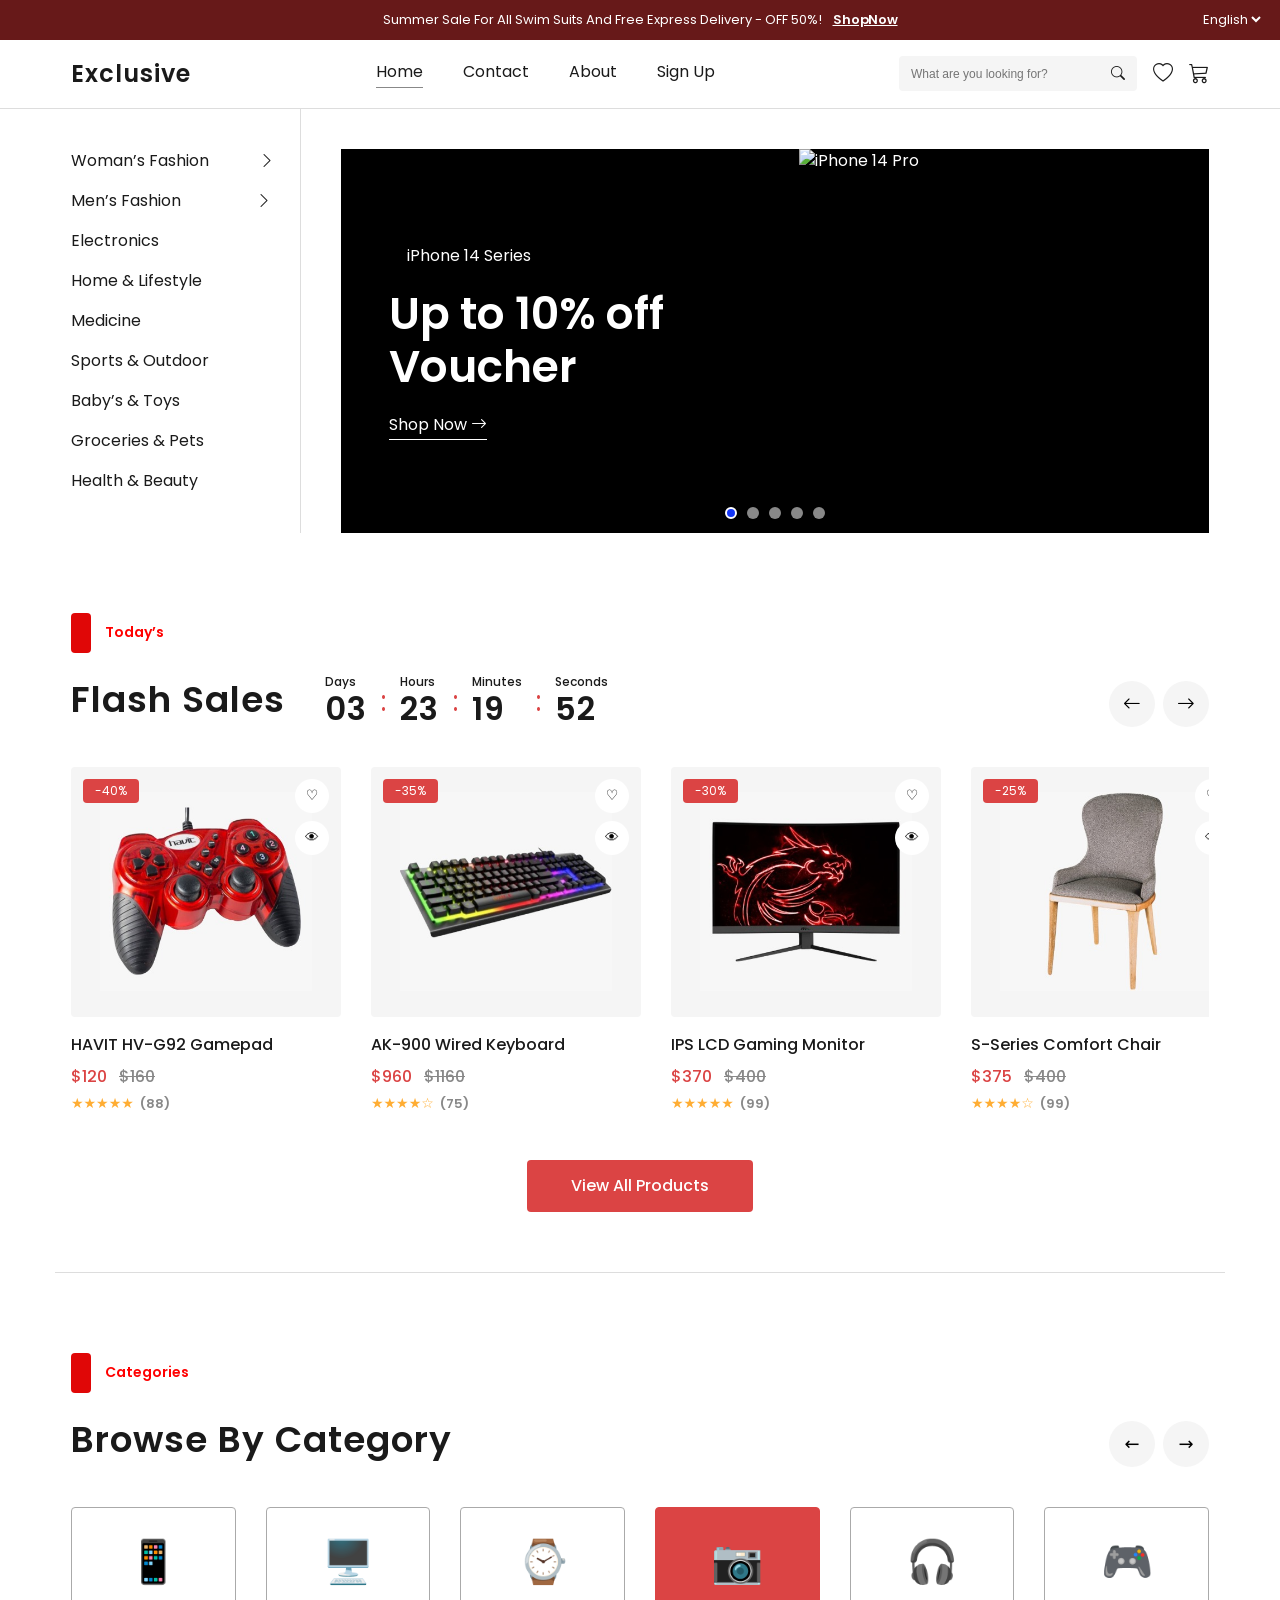
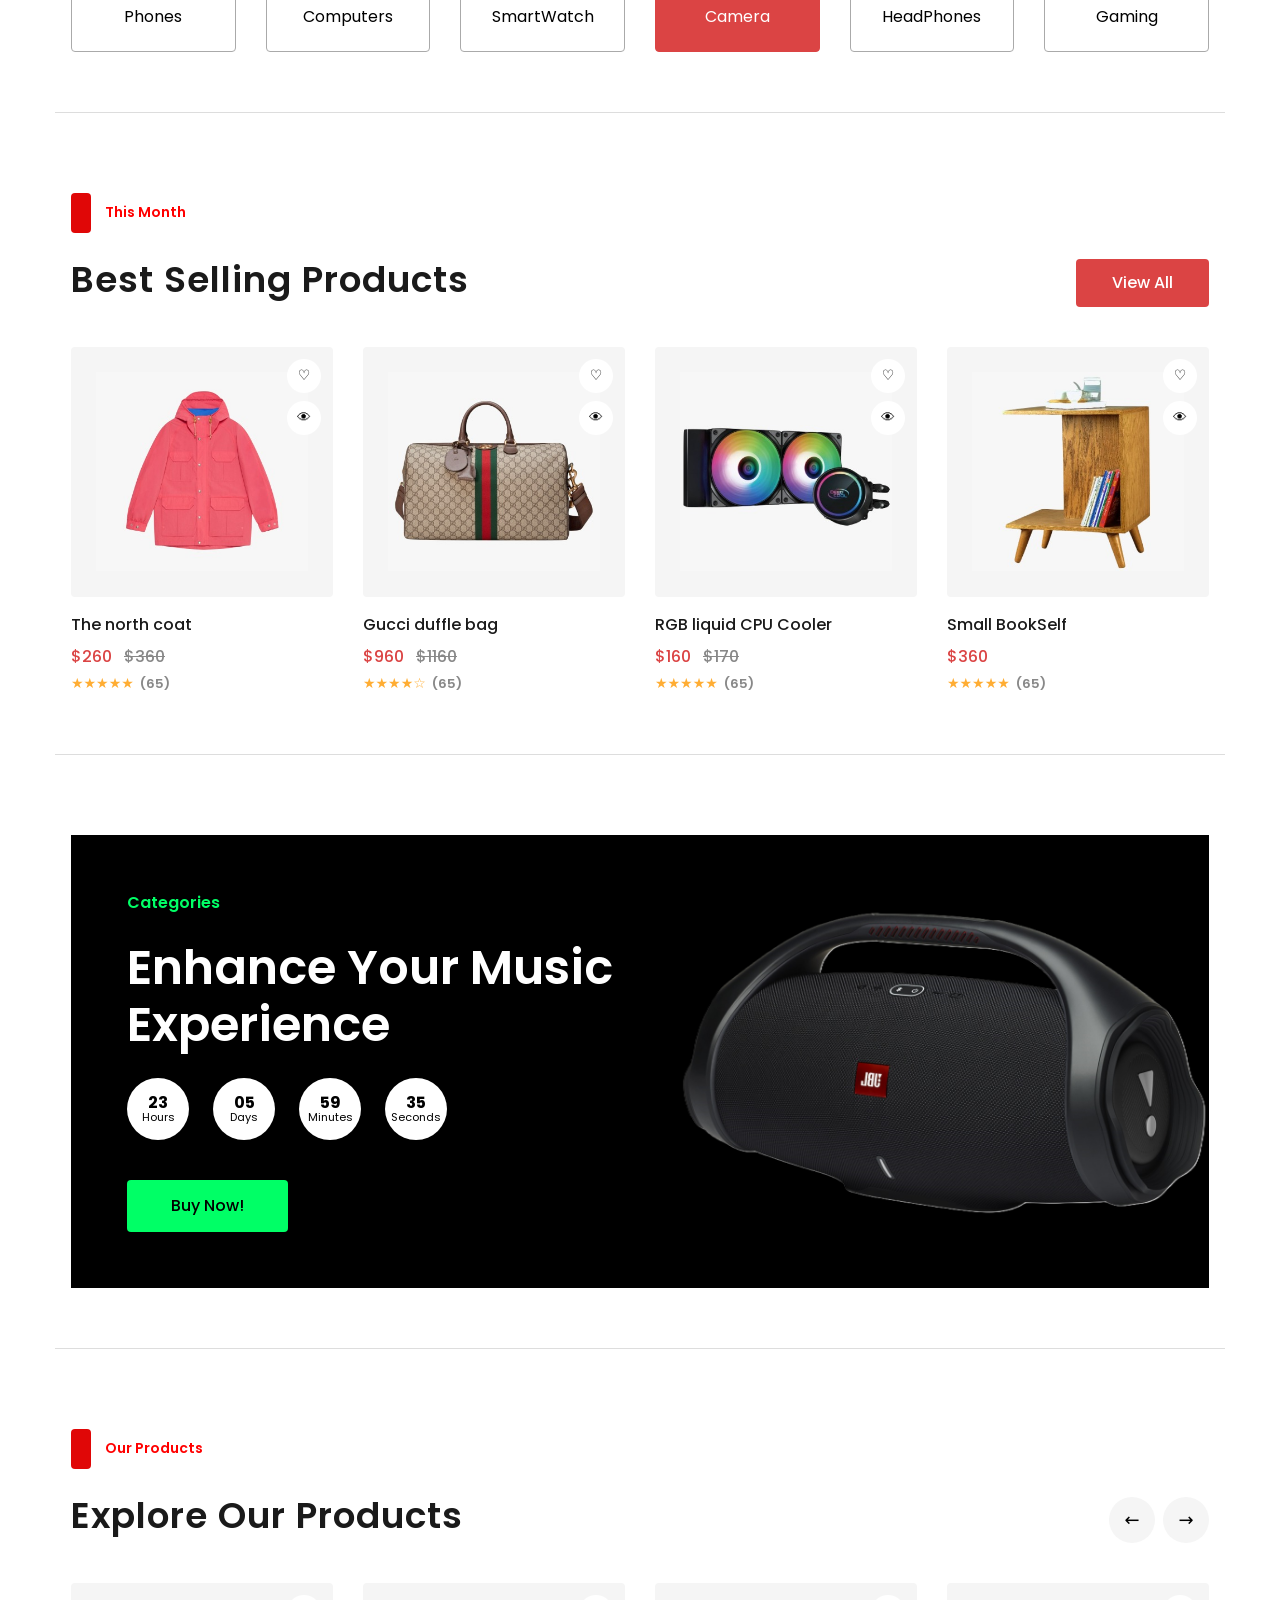
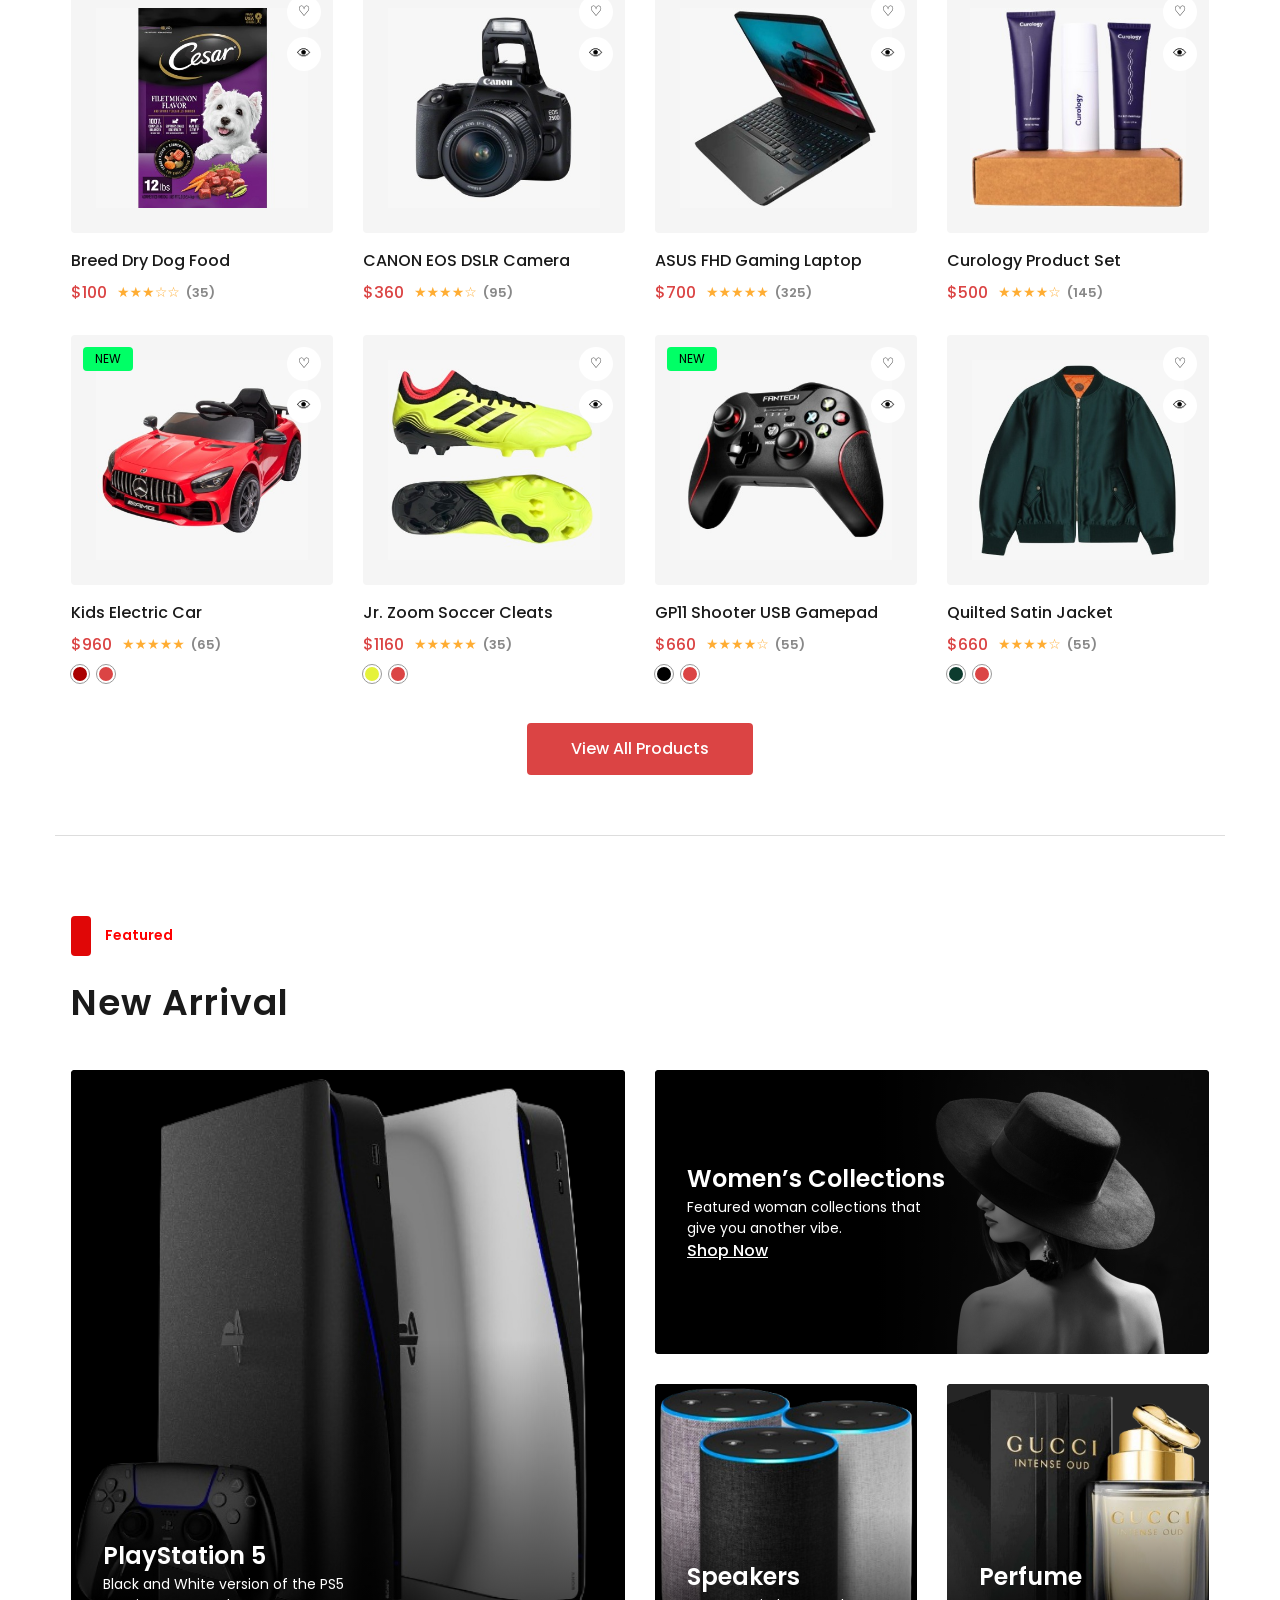
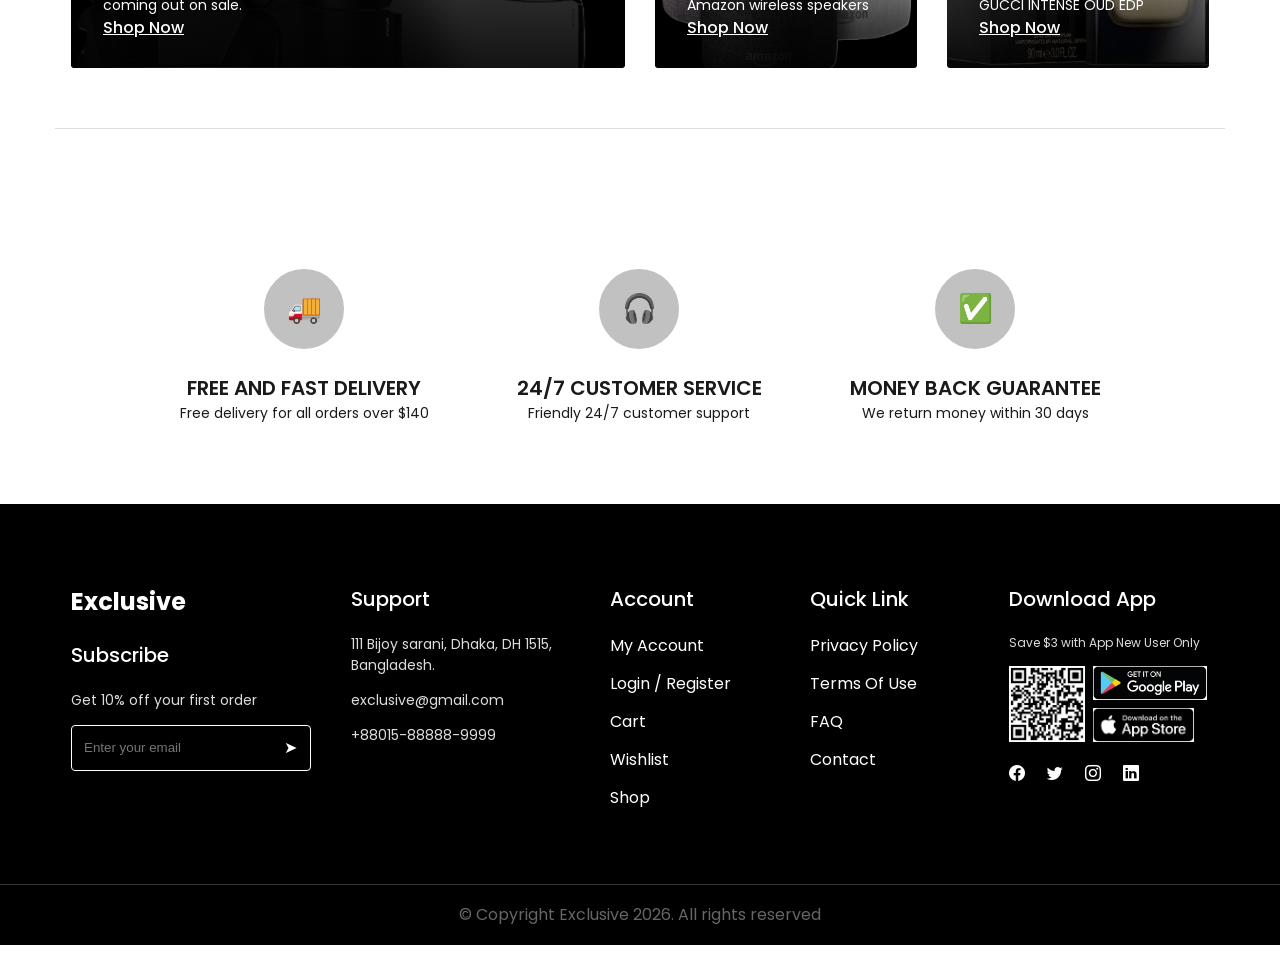
==== index.html @ 84c93892 "Add Figma website" ====
<!DOCTYPE html>
<html lang="en">
<head>
  <meta charset="UTF-8">
  <meta name="viewport" content="width=device-width, initial-scale=1">
  <title>Exclusive | Home</title>
  <link rel="preconnect" href="https://fonts.googleapis.com">
  <link href="https://fonts.googleapis.com/css2?family=Poppins:wght@400;500;600&display=swap" rel="stylesheet">
  <link rel="stylesheet" href="figma.css">
  
</head>
<body>

  <!-- Top bar -->
  <div class="topbar">
    <p>Summer Sale For All Swim Suits And Free Express Delivery - OFF 50%! <a href="#">Shop Now</a></p>
    <select aria-label="Language"><option>English</option><option>French</option></select>
  </div>

  <!-- Header -->
  <header class="header">
    <div class="container header_inner">
      <a href="#" class="logo">Exclusive</a>
      <button class="menu-btn" id="menuBtn" aria-label="Toggle menu" aria-expanded="false">☰</button>
      <nav class="nav" id="nav">
        <a href="#" class="active">Home</a>
        <a href="#">Contact</a>
        <a href="#">About</a>
        <a href="figmasign.html">Sign Up</a>
      </nav>
      <div class="header-tools">
        <form class="search" onsubmit="return false">
          <input type="text" placeholder="What are you looking for?" aria-label="Search">
          <i class="bi bi-search search_button"></i>
        </form>
        <a href="#" aria-label="Wishlist"><i class="bi bi-heart bit"></i></a>
        <a href="#" aria-label="Cart"><i class="bi bi-cart3"></i></a>
      </div>
    </div>
  </header>

  <main>
    <!-- Hero -->
    <section class="container hero">
      <ul class="side-cats">
        <li><a href="#" class="woman"> 
            <div class="woman_t">Woman’s Fashion</div>
            <i class="bi bi-chevron-right woman_icon"></i>
        </a></li>
        <li><a href="#" class="man"> 
            <div class="man_t">Men’s Fashion</div>
            <i class="bi bi-chevron-right man_icon"></i>
        </a></li>
        <li><a href="#">Electronics</a></li>
        <li><a href="#">Home &amp; Lifestyle</a></li>
        <li><a href="#">Medicine</a></li>
        <li><a href="#">Sports &amp; Outdoor</a></li>
        <li><a href="#">Baby’s &amp; Toys</a></li>
        <li><a href="#">Groceries &amp; Pets</a></li>
        <li><a href="#">Health &amp; Beauty</a></li>
      </ul>
      <div class="banner">
        <div class="banner-text">
          <p class="banner-brand">
            <img class="apple" src="uberapples.jpg" alt=""> iPhone 14 Series
        </p>
          <h1>Up to 10% off Voucher</h1>
          <a href="#" class="link-arrow">Shop Now 
            <i class="bi bi-arrow-right"></i>
          </a>
        </div>
        <img class="banner-img" src="14pro.png" alt="iPhone 14 Pro">
        <div class="dots" id="dots"><span class="on"></span><span></span><span></span><span></span><span></span></div>
      </div>
    </section>

    <!-- Flash sales -->
    <section class="container section">
      <div class="label"><i></i>Today’s</div>
      <div class="section-head">
        <h2>Flash Sales</h2>
        <div class="timer" id="timer">
          <div><small>Days</small><b id="d">03</b></div><span>:</span>
          <div><small>Hours</small><b id="h">23</b></div><span>:</span>
          <div><small>Minutes</small><b id="m">19</b></div><span>:</span>
          <div><small>Seconds</small><b id="s">56</b></div>
        </div>
        <div class="arrows">
            <button class="arrow" data-scroll="flash" data-dir="-1" aria-label="Previous"><i class="bi bi-arrow-left"></i></button>
            <button class="arrow" data-scroll="flash" data-dir="1" aria-label="Next"><i class="bi bi-arrow-right"></i></button>
        </div>
      </div>
      <div class="row-scroll" id="flash"></div>
      <div class="center"><a href="#" class="btn">View All Products</a></div>
    </section>

    <!-- Categories -->
    <section class="container section">
      <div class="label"><i></i>Categories</div>
      <div class="section-head">
        <h2>Browse By Category</h2>
        <div class="arrows"><button class="arrow" aria-label="Previous">←</button><button class="arrow" aria-label="Next">→</button></div>
      </div>
      <div class="cats" id="cats"></div>
    </section>

    <!-- Best selling -->
    <section class="container section">
      <div class="label"><i></i>This Month</div>
      <div class="section-head">
        <h2>Best Selling Products</h2>
        <a href="#" class="btn small">View All</a>
      </div>
      <div class="grid4" id="best"></div>
    </section>

    <!-- Music banner -->
    <section class="container section">
      <div class="music">
        <div>
          <p class="green">Categories</p>
          <h2>Enhance Your Music Experience</h2>
          <div class="count" id="mcount">
            <div><b>23</b><small>Hours</small></div>
            <div><b>05</b><small>Days</small></div>
            <div><b>59</b><small>Minutes</small></div>
            <div><b>35</b><small>Seconds</small></div>
          </div>
          <a href="#" class="btn green-btn">Buy Now!</a>
        </div>
        <img class="music-img" src="assets/jbl.png" alt="JBL speaker">
      </div>
    </section>

    <!-- Explore -->
    <section class="container section">
      <div class="label"><i></i>Our Products</div>
      <div class="section-head">
        <h2>Explore Our Products</h2>
        <div class="arrows"><button class="arrow" aria-label="Previous">←</button><button class="arrow" aria-label="Next">→</button></div>
      </div>
      <div class="grid4" id="explore"></div>
      <div class="center"><a href="#" class="btn">View All Products</a></div>
    </section>

    <!-- New arrival -->
    <section class="container section">
      <div class="label"><i></i>Featured</div>
      <div class="section-head"><h2>New Arrival</h2></div>
      <div class="arrival">
        <article class="tile big"><img src="assets/ps4.png" alt=""><div><h3>PlayStation 5</h3><p>Black and White version of the PS5 coming out on sale.</p><a href="#">Shop Now</a></div></article>
        <article class="tile wide"><img src="assets/woman.png" alt=""><div><h3>Women’s Collections</h3><p>Featured woman collections that give you another vibe.</p><a href="#">Shop Now</a></div></article>
        <article class="tile"><img src="assets/speakers.png" alt=""><div><h3>Speakers</h3><p>Amazon wireless speakers</p><a href="#">Shop Now</a></div></article>
        <article class="tile"><img src="assets/perf.png" alt=""><div><h3>Perfume</h3><p>GUCCI INTENSE OUD EDP</p><a href="#">Shop Now</a></div></article>
      </div>
    </section>

    <!-- Services -->
    <section class="container services">
      <div><span>🚚</span><h4>FREE AND FAST DELIVERY</h4><p>Free delivery for all orders over $140</p></div>
      <div><span>🎧</span><h4>24/7 CUSTOMER SERVICE</h4><p>Friendly 24/7 customer support</p></div>
      <div><span>✅</span><h4>MONEY BACK GUARANTEE</h4><p>We return money within 30 days</p></div>
    </section>
  </main>

  <!-- Footer -->
  <footer class="footer">
    <div class="container foot-grid">
      <div>
        <h3>Exclusive</h3>
        <h4>Subscribe</h4><p class="muted">Get 10% off your first order</p>
        <form onsubmit="return false" class="sub"><input type="email" placeholder="Enter your email" aria-label="Email"><button aria-label="Subscribe">➤</button></form></div>
      <div><h4>Support</h4><p class="muted">111 Bijoy sarani, Dhaka, DH 1515, Bangladesh.</p><p class="muted">exclusive@gmail.com</p><p class="muted">+88015-88888-9999</p></div>
      <div><h4>Account</h4><a href="#">My Account</a><a href="#">Login / Register</a><a href="#">Cart</a><a href="#">Wishlist</a><a href="#">Shop</a></div>
      <div><h4>Quick Link</h4><a href="#">Privacy Policy</a><a href="#">Terms Of Use</a><a href="#">FAQ</a><a href="#">Contact</a></div>
      <div>
        <h4>Download App</h4><p class="muted tiny">Save $3 with App New User Only</p>
        <div class="apps">
          <img src="assets/qrcode.png" alt="QR code">
        <div>
          <img src="assets/google.png" alt="Get it on Google Play">
          <img src="assets/apple.png" alt="Download on the App Store">
        </div>
      </div> 
      <div class="social"><a href="#" aria-label="Facebook"><i class="bi bi-facebook"></i></a>
        <a href="#" aria-label="Twitter"><i class="bi bi-twitter"></i></a>
        <a href="#" aria-label="Instagram"><i class="bi bi-instagram"></i></a>
        <a href="#" aria-label="LinkedIn"><i class="bi bi-linkedin"></i></a></div></div>
    </div>
    <p class="copy">© Copyright Exclusive 2026. All rights reserved</p>
  </footer>

  <script src="figma.js"></script>
</body>
</html>
---- figma.css ----
@import url("https://cdn.jsdelivr.net/npm/bootstrap-icons@1.13.1/font/bootstrap-icons.min.css");

:root {
  --red: #db4444;
  --black: #000;
  --text: #1a1a1a;
  --grey: #f5f5f5;
  --green: #00ff66;
  --max: 1170px;
}
* { box-sizing: border-box; margin: 0; padding: 0; }
body { font-family: "Poppins", system-ui, sans-serif; 
    color: var(--text); 
    line-height: 1.5; }
a { color: inherit;
     text-decoration: none; }
ul { list-style: none; }
button { font: inherit; cursor: pointer; }
.container { width: 100%; 
    max-width: var(--max);
     margin: 0 auto; 
     padding: 0 16px; }
.center { text-align: center;
     margin-top: 40px; }
:focus-visible { outline: 2px solid var(--red); outline-offset: 2px; }

/* Top bar */
.topbar { background-color: rgb(103, 25, 25);
     color: #fff; 
     font-size: 13px;
      display: flex; 
      justify-content: center; 
      align-items: center; 
      gap: 24px; 
      padding: 10px 16px;
       position: relative; 
    }
.topbar a { font-weight: 550;
     text-decoration: underline;
      margin-left: 8px; 
      word-spacing: -4px;
    }
.topbar select { background: transparent; 
    color: #fff; border: 0;
     font: inherit; 
     position: absolute; 
     right: 16px; 
    }
.topbar select option {
     color: #000;
     }

/* Header */
.header { border-bottom: 1px solid #ddd; 
    position: sticky;
     top: 0; 
     background: #fff; 
     z-index: 20; 
    }

.header_inner { display: flex; 
    align-items: center; 
    gap: 24px;
     padding-top: 16px;
      padding-bottom: 16px; 
    }
.logo { font-size: 24px; 
    font-weight: 600;
     letter-spacing: 1px; 
    }

.nav { display: flex;
     gap: 40px; 
     margin: 0 auto; 
    }
.nav a { padding-bottom: 3px;
     border-bottom: 1px solid transparent; 
    }
.nav a.active, .nav a:hover { border-color: #888; }

.header-tools { 
    display: flex;
     align-items: center; 
     gap: 16px;
      font-size: 20px; 
    }
.search { 
    display: flex; 
    background: var(--grey);
     border-radius: 4px;
      padding: 7px 12px; 
    }
.search input { 
    background: transparent;
     border: 0; 
     outline: 0; 
     font-size: 12px; 
     width: 200px;
     }
.search_button { 
    background: none; 
    border: 0; 
    font-size: 14px;
 }
 .bit:hover{
 color:#c33
 }
.menu-btn { 
    display: none;
     background: none;
      border: 0; 
      font-size: 26px; 
      margin-left: auto;
     }

/* Hero */
.hero { 
    display: grid;
     grid-template-columns: 230px 1fr; 
     gap: 40px; 
    }
.side-cats { 
    padding: 40px 0;
     border-right: 1px solid #ddd; 
     display: grid; 
     gap: 16px; 
     align-content: start;
     }
.side-cats a:hover {
     color: var(--red);
    }
.woman{
    display :flex;
    gap: 50px;
}
.man{
    display :flex;
    gap: 75px;
}
.woman_icon{
    font-weight: bolder;
}
.man_icon{
    font-weight: bolder;
}
.banner { 
    margin-top: 40px; 
    background-color: black; 
    color: #fff; 
    display: grid; 
    grid-template-columns: 1fr 1fr; 
    align-items: center; 
    position: relative; 
    min-height: 344px;
     padding: 0 48px; 
     overflow: hidden; 
    }
.banner h1 { 
    font-size: 44px;
     line-height: 1.2;
      font-weight: 600;
       margin: 20px 0;
     }
.banner-brand { 
    font-size: 16px; 
}
.link-arrow {
     border-bottom: 1px solid #fff; 
    padding-bottom: 3px; 
}
.dots { 
    position: absolute; 
    bottom: 14px; 
    left: 50%;
    transform: translateX(-50%);
    display: flex;
    gap: 10px;
     }
.dots span { 
    width: 12px;
    height: 12px;
    border-radius: 50%;
    background: #888; 
    }
.dots span.on { background-color: rgb(20, 54, 246); border: 2px solid #fff; }

/* Sections */
.section { 
    margin-top: 80px;
     padding-bottom: 60px;
      border-bottom: 1px solid #ddd; 
    }
.section:last-of-type { 
    border: 0; 
}
.label { 
    display: flex; 
    align-items: center;
     gap: 14px; 
     color: red; 
     font-weight: 600; 
     font-size: 14px;
     }
.label i { 
    width: 20px; 
    height: 40px;
    background: rgb(224, 7, 7); 
    border-radius: 4px; 
    display: block; 
}
.section-head { 
    display: flex; 
    align-items: flex-end; 
    gap: 40px; 
    margin: 20px 0 40px; 
    flex-wrap: wrap; 
}
.section-head h2 { 
    font-size: 36px; 
    font-weight: 600; 
    letter-spacing: 1px; 
}
.section-head .arrows, .section-head > .btn { 
    margin-left: auto; 
}
.arrows { 
    display: flex; 
    gap: 8px; 
}
.arrow { 
    width: 46px; 
    height: 46px; 
    border-radius: 50%; 
    border: 0; 
    background: var(--grey); 
    font-size: 18px; 
}
.arrow:hover { 
    background: #e5e5e5; 
}
.btn { 

    display: inline-block; 
    background: var(--red); 
    color: #fff; 
    padding: 14px 44px; 
    border-radius: 4px; 
    font-weight: 500; 
    border: 0; 
}
.btn:hover { 
    background: #c33; 
}
.btn.small { 
    padding: 12px 36px; 
}

/* Timer */
.timer { 
    display: flex; 
    gap: 14px; 
    align-items: flex-end; 
}
.timer div { 
    display: flex; 
    flex-direction: column; 
}
.timer small { 
    font-size: 12px; 
    font-weight: 500; 
}
.timer b { 
    font-size: 32px; 
    line-height: 1.1; 
    letter-spacing: 1px; 
    font-weight: 600; 
}
.timer span { 
    color: var(--red); 
    font-size: 28px; 
    padding-bottom: 4px; 
}

/* Product cards */
.row-scroll { 
    display: flex; 
    gap: 30px; 
    overflow-x: auto; 
    scroll-snap-type: x mandatory; 
    scrollbar-width: none; 
    padding-bottom: 6px; 
}
.music-img
.row-scroll::-webkit-scrollbar { display: none; }
.row-scroll .card { 
    flex: 0 0 270px;
     scroll-snap-align: start; 
     /* background-color: #00d956; */
    }
.grid4 { 
    display: grid; 
    grid-template-columns: repeat(4, 1fr); 
    gap: 30px; 
    
}
.card .img { 
    background: var(--grey); 
    border-radius: 4px; 
    height: 250px; 
    display: grid; 
    place-items: center; 
    font-size: 90px; 
    position: relative; 
    overflow: hidden; }
.badge { 
    position: absolute; 
    top: 12px; 
    left: 12px; 
    background: var(--red); 
    color: #fff; 
    font-size: 12px; 
    padding: 3px 12px; 
    border-radius: 4px; 
}
.badge.new { 
    background: #00ff66; 
    color: #000; 
}
.icons { 
    position: absolute; 
    top: 12px; 
    right: 12px; 
    display: grid; 
    gap: 8px; 
}
.icons button { 
    width: 34px; 
    height: 34px; 
    border-radius: 50%; 
    border: 0; 
    background: #fff; 
    font-size: 14px; 
}
.add { 
    position: absolute; 
    left: 0; 
    right: 0; 
    bottom: 0; 
    background: var(--black); 
    color: #fff; 
    border: 0; 
    padding: 9px; 
    font-size: 14px; 
    transform: translateY(100%); 
    transition: transform .2s; 
}
.card .img:hover .add, .card .img:focus-within .add { transform: none; }
.card h3 { 
    font-size: 16px; 
    font-weight: 500; 
    margin: 16px 0 8px; 
}
.price { 
    color: var(--red); 
    font-weight: 500; 
}
.price s { 
    color: #888; 
    margin-left: 12px; 
}
.stars { 
    color: #ffad33; 
    font-size: 14px; 
    margin-top: 4px; 
}
.stars em { 
    color: #888; 
    font-style: normal; 
    font-size: 13px; 
    margin-left: 6px; 
    font-weight: 600; 
}
.card .img img { 
    max-width: 88%; 
    max-height: 80%; 
    object-fit: contain; 
}
.meta { 
    display: flex; 
    flex-direction: column; 
    gap: 4px; 
}
.meta.inline { 
    flex-direction: row; 
    align-items: center; 
    gap: 10px; 
    flex-wrap: wrap; }
.meta .stars { 
    margin: 0; 
}
.sw { 
    display: flex; 
    gap: 8px; 
    margin-top: 8px; 
}
.sw i { 
    width: 18px; 
    height: 18px; 
    border-radius: 50%; 
    border: 2px solid #fff; 
    outline: 1px solid #999; 
}

/* Categories */
.cats { display: grid; grid-template-columns: repeat(6, 1fr); gap: 30px; }
.cat { border: 1px solid #aaa; border-radius: 4px; height: 145px; display: flex; flex-direction: column; align-items: center; justify-content: center; gap: 12px; background: #fff; font-size: 16px; transition: .2s; }
.cat span { font-size: 42px; }
.cat:hover, .cat.on { background: var(--red); color: #fff; border-color: var(--red); }

/* Hero + music images */
.apple { 
    height: 75px;
     vertical-align: middle;
      margin-right: 14px;
     }
.banner-img { 
    width: 100%; 
    height: 100%; 
    object-fit: contain; 
    object-position: right; }
.banner { padding-right: 0; }

/* Music banner */
.music { background: var(--black); color: #fff; display: grid; grid-template-columns: 1fr 1fr; align-items: center; padding: 0 0 0 56px; gap: 24px; overflow: hidden; }
.music > div:first-child { padding: 56px 0; }
.green { color: var(--green); font-weight: 600; }
.music h2 { font-size: 48px; line-height: 1.2; font-weight: 600; margin: 24px 0; }
.count { display: flex; gap: 24px; margin-bottom: 40px; flex-wrap: wrap; }
.count div { background: #fff; color: #000; width: 62px; height: 62px; border-radius: 50%; display: grid; place-content: center; text-align: center; line-height: 1.1; }
.count b { font-size: 16px; }
.count small { font-size: 11px; }
.green-btn { background: var(--green); color: #000; }
.green-btn:hover { background: #00d956; }
.music-img { 
    width: 100%; 
    height: 100%; 
    max-height: 340px; 
    object-fit: contain; 
    object-position: right; 
    background-color: black; 
}

/* New arrival */
.arrival { display: grid; grid-template-columns: repeat(4, 1fr); grid-template-rows: 284px 284px; gap: 30px; }
.tile { 
    background: var(--black); 
    color: #fff; 
    padding: 28px 32px; 
    display: flex; 
    flex-direction: column; 
    justify-content: flex-end; 
    gap: 12px; 
    position: relative; 
    overflow: hidden; 
    border-radius: 4px; 
}
.tile.big { grid-column: 1 / 3; grid-row: 1 / 3; }
.tile.wide { grid-column: 3 / 5; background: #0d0d0d; justify-content: center; }
.tile > img { position: absolute; inset: 0; width: 100%; height: 100%; object-fit: cover; object-position: top center; }
.tile::after { content: ""; position: absolute; inset: 0; background: linear-gradient(transparent 45%, rgba(0,0,0,.85)); }
.tile > div { position: relative; z-index: 1; }
.tile.wide > img { left: auto; right: 0; width: 60%; object-position: right; }
.tile.wide::after { background: linear-gradient(90deg, #000 40%, transparent 85%); }
.tile h3 { font-size: 24px; font-weight: 600; }
.tile p { font-size: 14px; max-width: 250px; }
.tile a { text-decoration: underline; font-weight: 500; }

/* Services */
.services { display: flex; justify-content: center; gap: 88px; margin: 140px auto 80px; text-align: center; flex-wrap: wrap; }
.services span { display: grid; place-items: center; width: 80px; height: 80px; border-radius: 50%; background: #c1c1c1; margin: 0 auto 24px; font-size: 28px; border: 8px solid #c1c1c1; }
.services h4 { font-size: 20px; font-weight: 600; }
.services p { font-size: 14px; }

/* Footer */
.footer { background: var(--black); color: #fff; padding-top: 80px; }
.foot-grid { display: grid; grid-template-columns: 1.2fr 1.1fr .8fr .8fr 1fr; gap: 40px; padding-bottom: 60px; }
.footer h3 { font-size: 24px; margin-bottom: 20px; }
.footer h4 { font-size: 20px; margin-bottom: 20px; font-weight: 500; }
.footer a, .footer p { display: block; margin-bottom: 14px; font-size: 16px; }
.footer .muted { color: #ddd; font-size: 14px; }
.tiny { font-size: 12px !important; }
.sub { display: flex; border: 1px solid #fff; border-radius: 4px; padding: 10px 12px; }
.sub input { background: transparent; border: 0; color: #fff; outline: 0; flex: 1; min-width: 0; }
.sub button { background: none; border: 0; color: #fff; }
.apps { display: flex; gap: 8px; margin: 8px 0 20px; }
.apps > img { width: 76px; height: 76px; background: #fff; }
.apps > div { display: grid; gap: 8px; }
.apps > div img { height: 34px; width: auto; }
.social { display: flex; gap: 22px; }
.social a { margin: 0; }
.copy { text-align: center; color: #666; border-top: 1px solid #333; padding: 18px 16px; margin: 0; font-size: 14px; }

/* Tablet */
@media (max-width: 1024px) {
  .grid4 { grid-template-columns: repeat(2, 1fr); }
  .cats { grid-template-columns: repeat(3, 1fr); }
  .hero { grid-template-columns: 190px 1fr; gap: 24px; }
  .banner { padding: 0 0 0 28px; }
  .banner h1 { font-size: 34px; }
  .music h2 { font-size: 36px; }
  .music { padding: 0 24px 0 32px; }
  .foot-grid { grid-template-columns: repeat(2, 1fr); }
  .section-head { gap: 24px; }
}

/* Mobile */
@media (max-width: 768px) {
  .topbar { justify-content: flex-start; font-size: 12px; padding-right: 100px; }
  .menu-btn { display: block; }
  .header-inner { flex-wrap: wrap; gap: 12px; }
  .nav { display: none; flex-direction: column; gap: 14px; width: 100%; order: 3; margin: 0; padding: 8px 0; }
  .nav.open { display: flex; }
  .header-tools { width: 100%; order: 4; }
  .search { flex: 1; }
  .search input { width: 100%; }
  .hero { grid-template-columns: 1fr; gap: 0; }
  .side-cats { display: flex; overflow-x: auto; gap: 20px; padding: 14px 0; border-right: 0; border-bottom: 1px solid #ddd; white-space: nowrap; }
  .banner { margin-top: 20px; grid-template-columns: 1fr; padding: 32px 24px 48px; text-align: center; gap: 12px; }
  .banner h1 { font-size: 28px; margin: 12px 0; }
  .section { margin-top: 56px; padding-bottom: 40px; }
  .section-head h2 { font-size: 26px; }
  .timer b { font-size: 24px; }
  .row-scroll .card { flex-basis: 220px; }
  .card .img { height: 200px; }
  .music { grid-template-columns: 1fr; padding: 36px 24px; text-align: center; }
  .music h2 { font-size: 28px; }
  .count { justify-content: center; gap: 14px; }
  .arrival { grid-template-columns: 1fr; grid-template-rows: none; }
  .tile, .tile.big, .tile.wide { grid-column: auto; grid-row: auto; min-height: 280px; }
  .services { gap: 40px; margin: 80px auto 56px; }
}
@media (max-width: 480px) {
  .grid4 { gap: 14px; }
  .card .img { height: 150px; }
  .card h3 { font-size: 14px; }
  .cats { grid-template-columns: repeat(2, 1fr); gap: 14px; }
  .foot-grid { grid-template-columns: 1fr; }
  .btn { padding: 12px 28px; }
}
@media (prefers-reduced-motion: reduce) { * { transition: none !important; } }
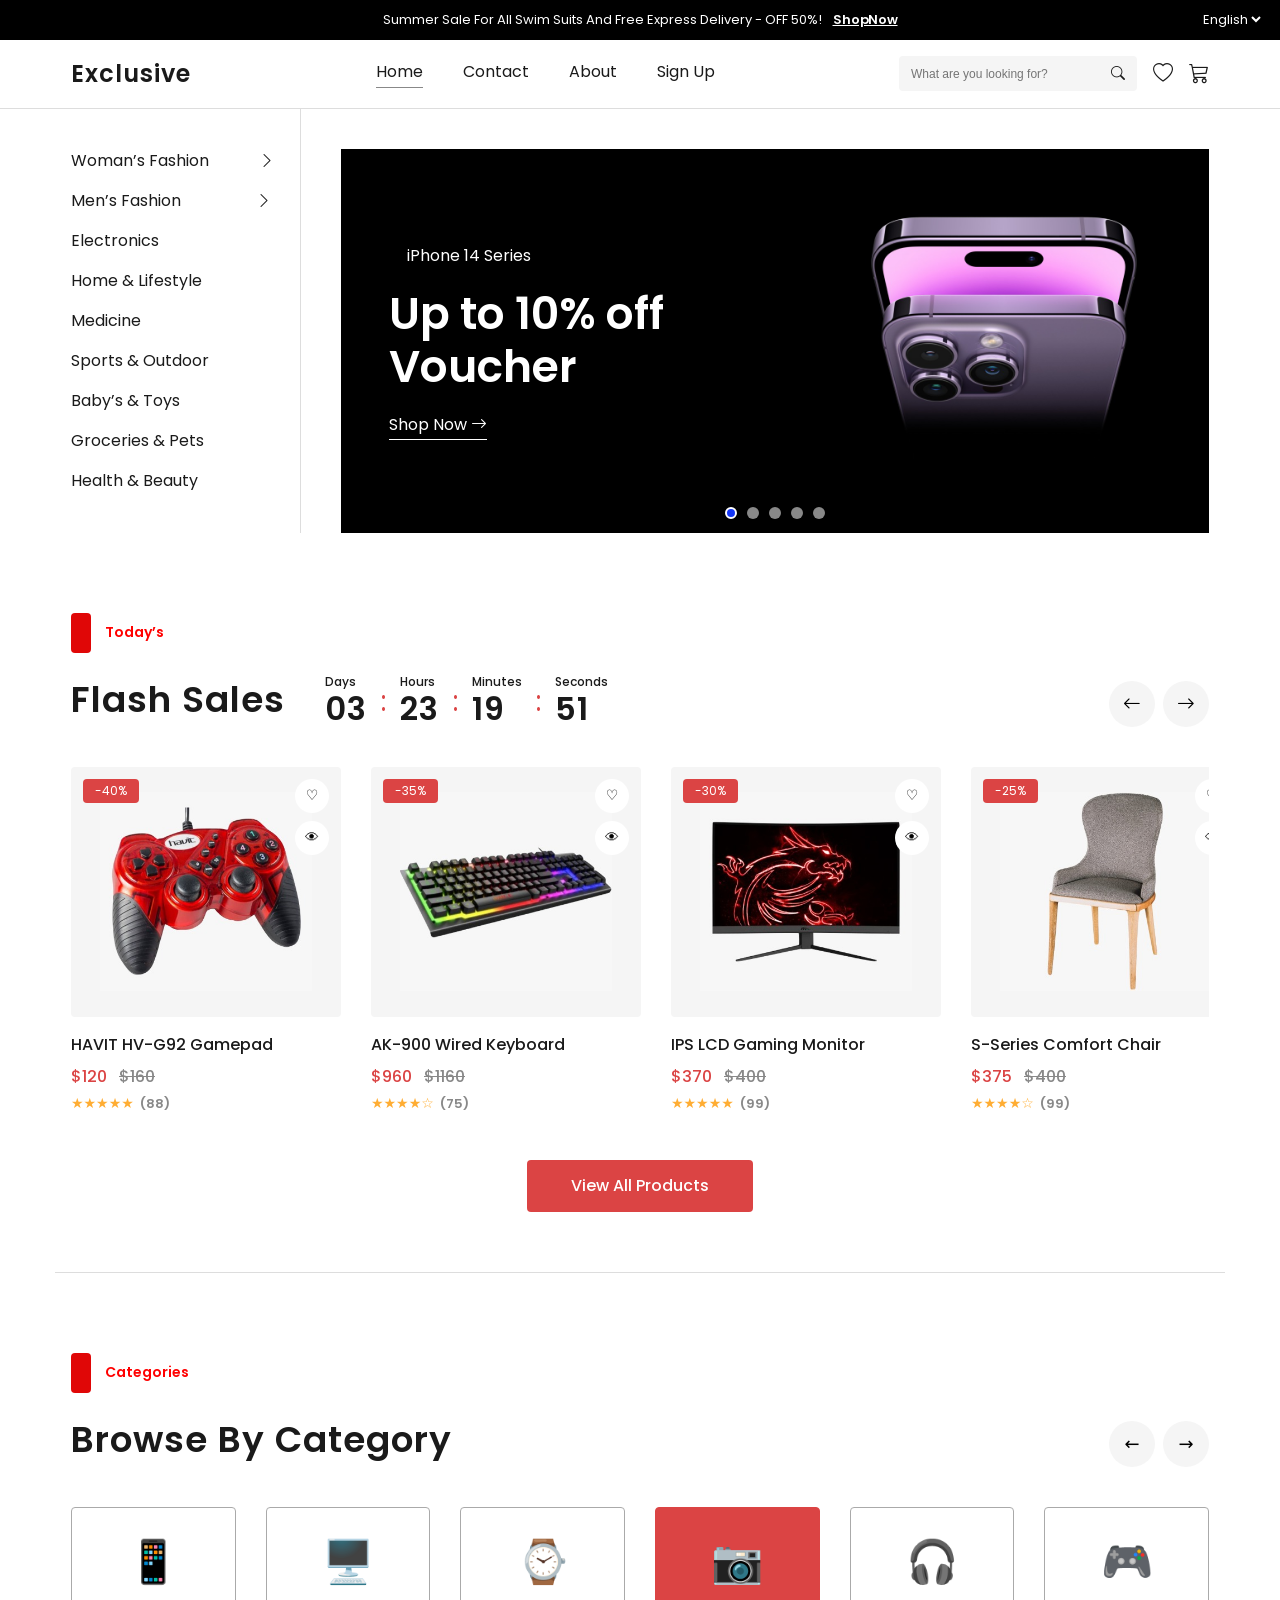
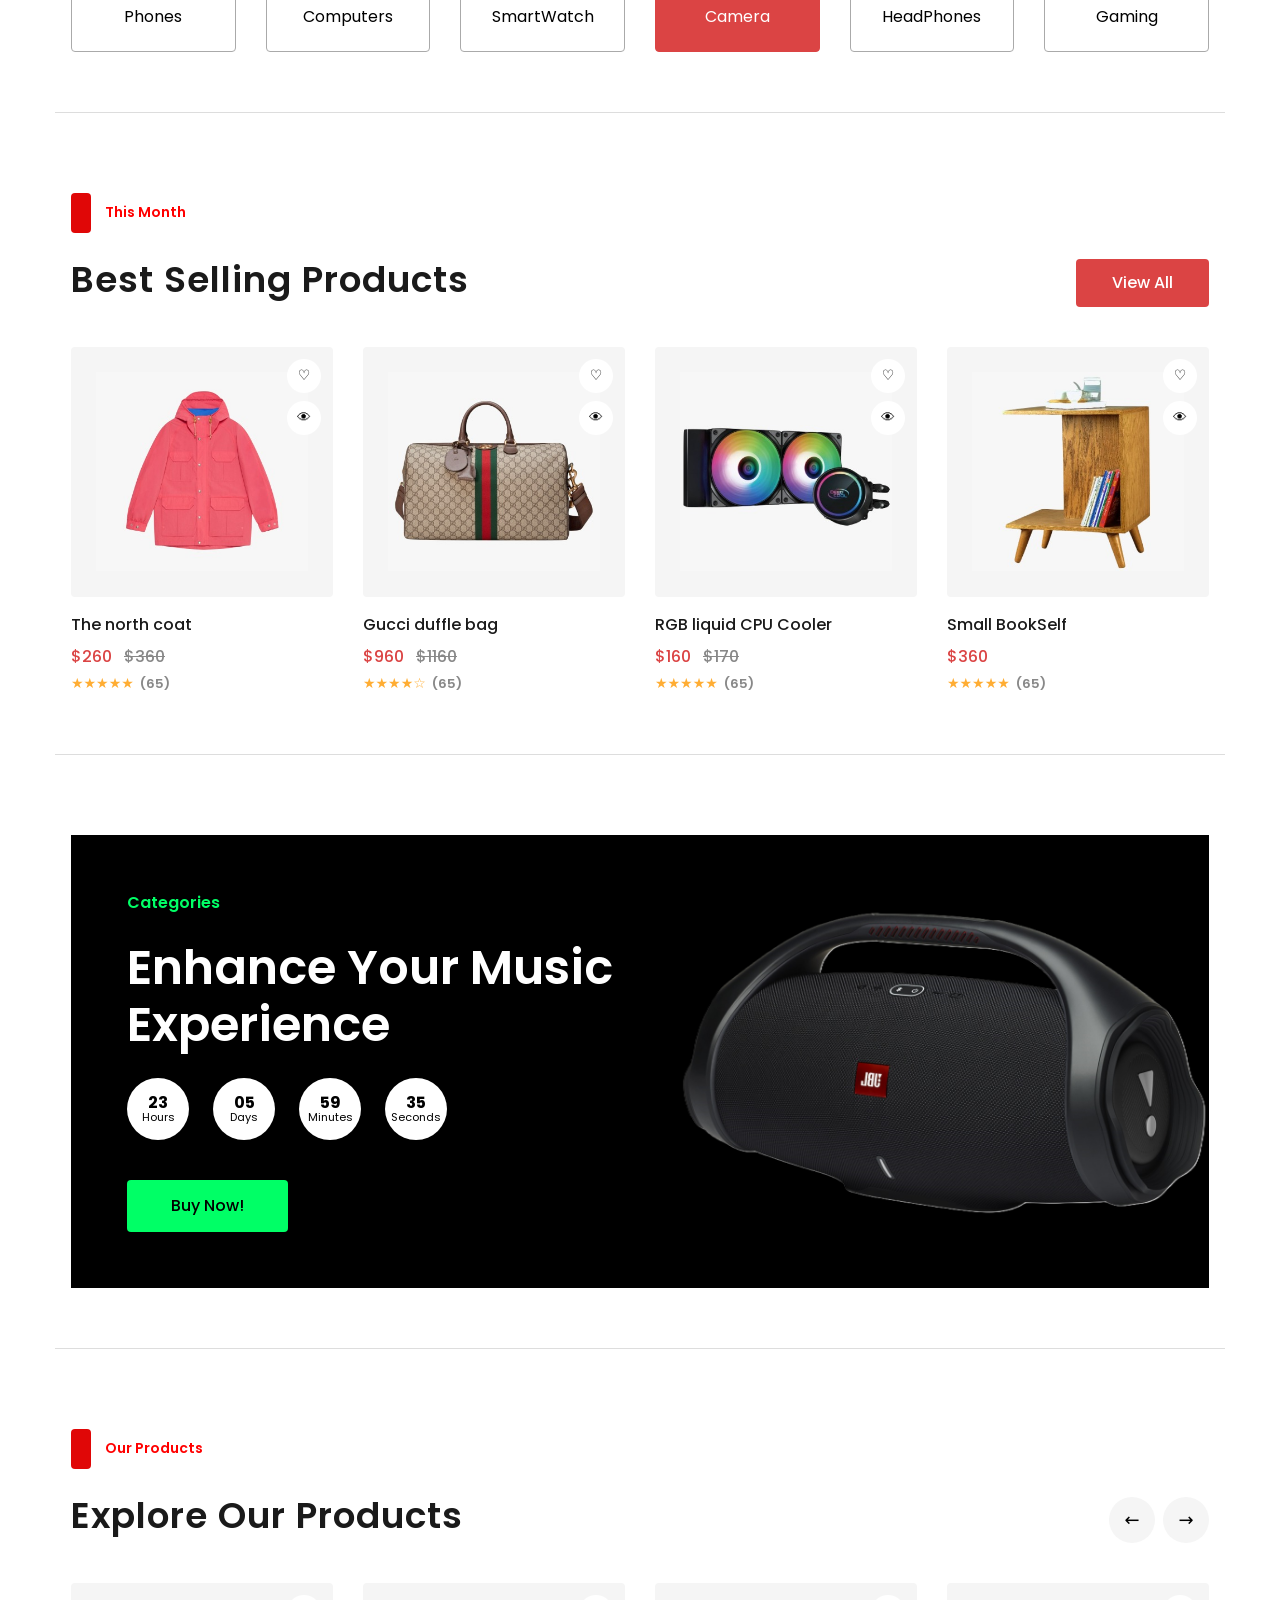
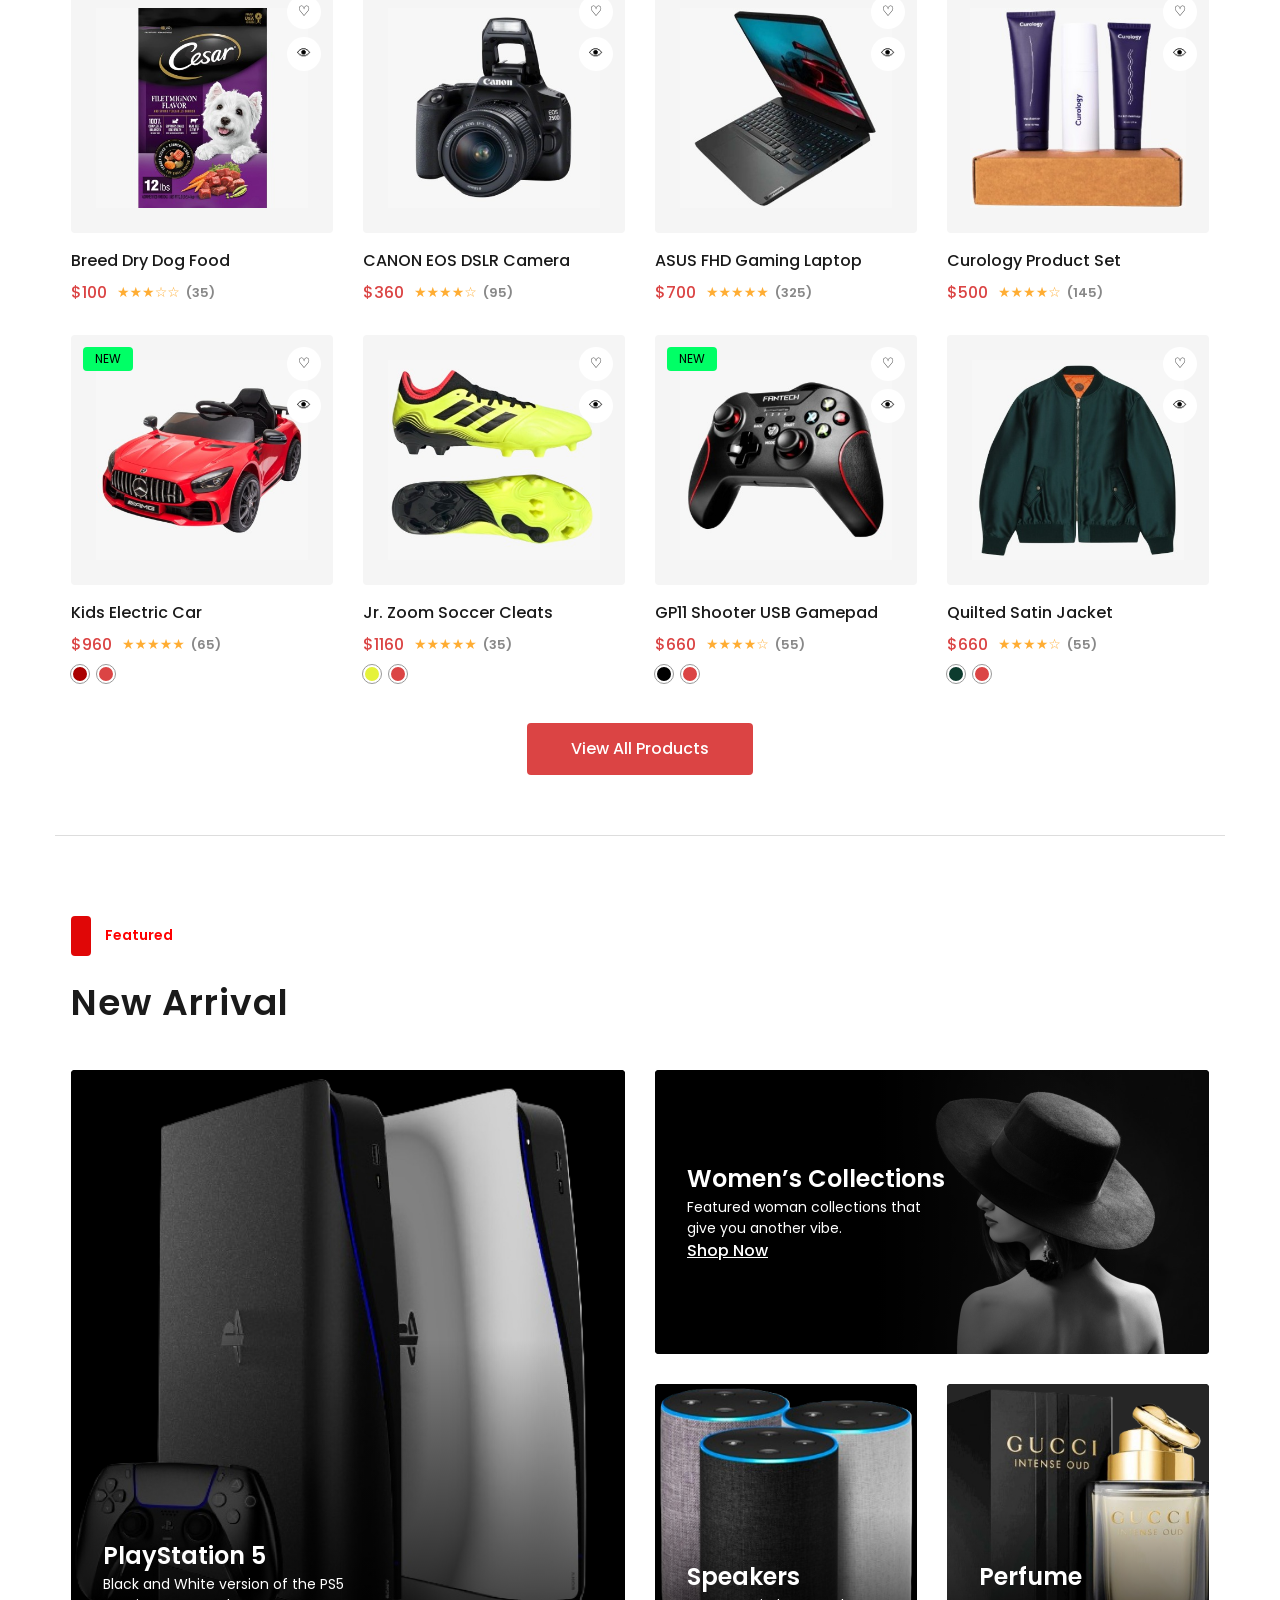
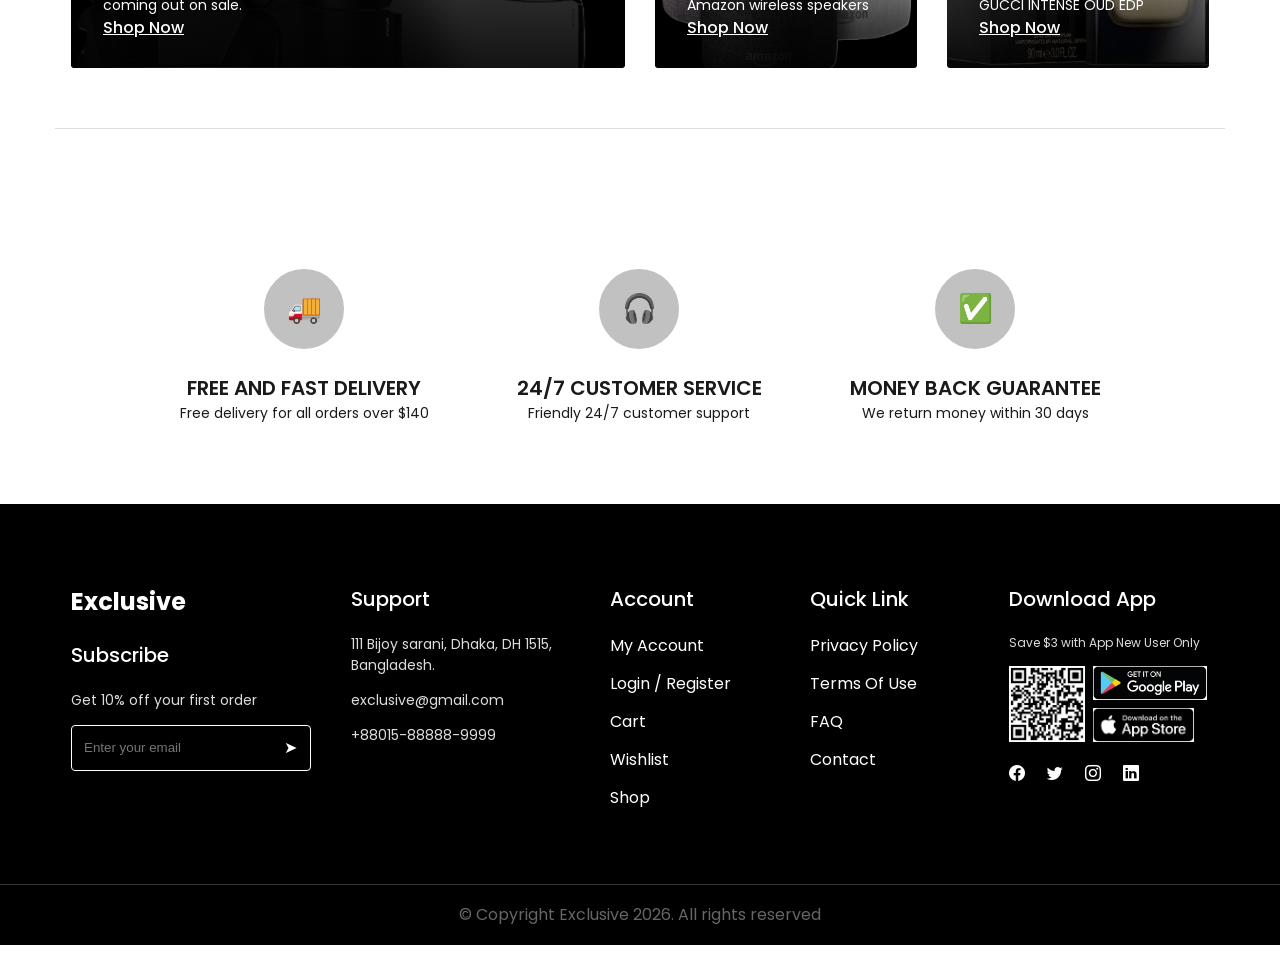
==== commit cd05c1fd: "Update Figma pages" ====
--- a/index.html
+++ b/index.html
@@ -24,8 +24,8 @@
       <button class="menu-btn" id="menuBtn" aria-label="Toggle menu" aria-expanded="false">☰</button>
       <nav class="nav" id="nav">
         <a href="#" class="active">Home</a>
-        <a href="#">Contact</a>
-        <a href="#">About</a>
+        <a href="figma404.html">Contact</a>
+        <a href="figma404.html">About</a>
         <a href="figmasign.html">Sign Up</a>
       </nav>
       <div class="header-tools">
@@ -51,13 +51,13 @@
             <div class="man_t">Men’s Fashion</div>
             <i class="bi bi-chevron-right man_icon"></i>
         </a></li>
-        <li><a href="#">Electronics</a></li>
-        <li><a href="#">Home &amp; Lifestyle</a></li>
-        <li><a href="#">Medicine</a></li>
-        <li><a href="#">Sports &amp; Outdoor</a></li>
-        <li><a href="#">Baby’s &amp; Toys</a></li>
-        <li><a href="#">Groceries &amp; Pets</a></li>
-        <li><a href="#">Health &amp; Beauty</a></li>
+        <li><a href="figma404.html">Electronics</a></li>
+        <li><a href="figma404.html">Home &amp; Lifestyle</a></li>
+        <li><a href="figma404.html">Medicine</a></li>
+        <li><a href="figma404.html">Sports &amp; Outdoor</a></li>
+        <li><a href="figma404.html">Baby’s &amp; Toys</a></li>
+        <li><a href="figma404.html">Groceries &amp; Pets</a></li>
+        <li><a href="figma404.html">Health &amp; Beauty</a></li>
       </ul>
       <div class="banner">
         <div class="banner-text">
--- a/figma.css
+++ b/figma.css
@@ -25,7 +25,7 @@
 :focus-visible { outline: 2px solid var(--red); outline-offset: 2px; }
 
 /* Top bar */
-.topbar { background-color: rgb(103, 25, 25);
+.topbar { background-color: black;
      color: #fff; 
      font-size: 13px;
       display: flex; 
@@ -547,4 +547,4 @@
   .foot-grid { grid-template-columns: 1fr; }
   .btn { padding: 12px 28px; }
 }
-@media (prefers-reduced-motion: reduce) { * { transition: none !important; } }+@media (prefers-reduced-motion: reduce) { * { transition: none !important; } }
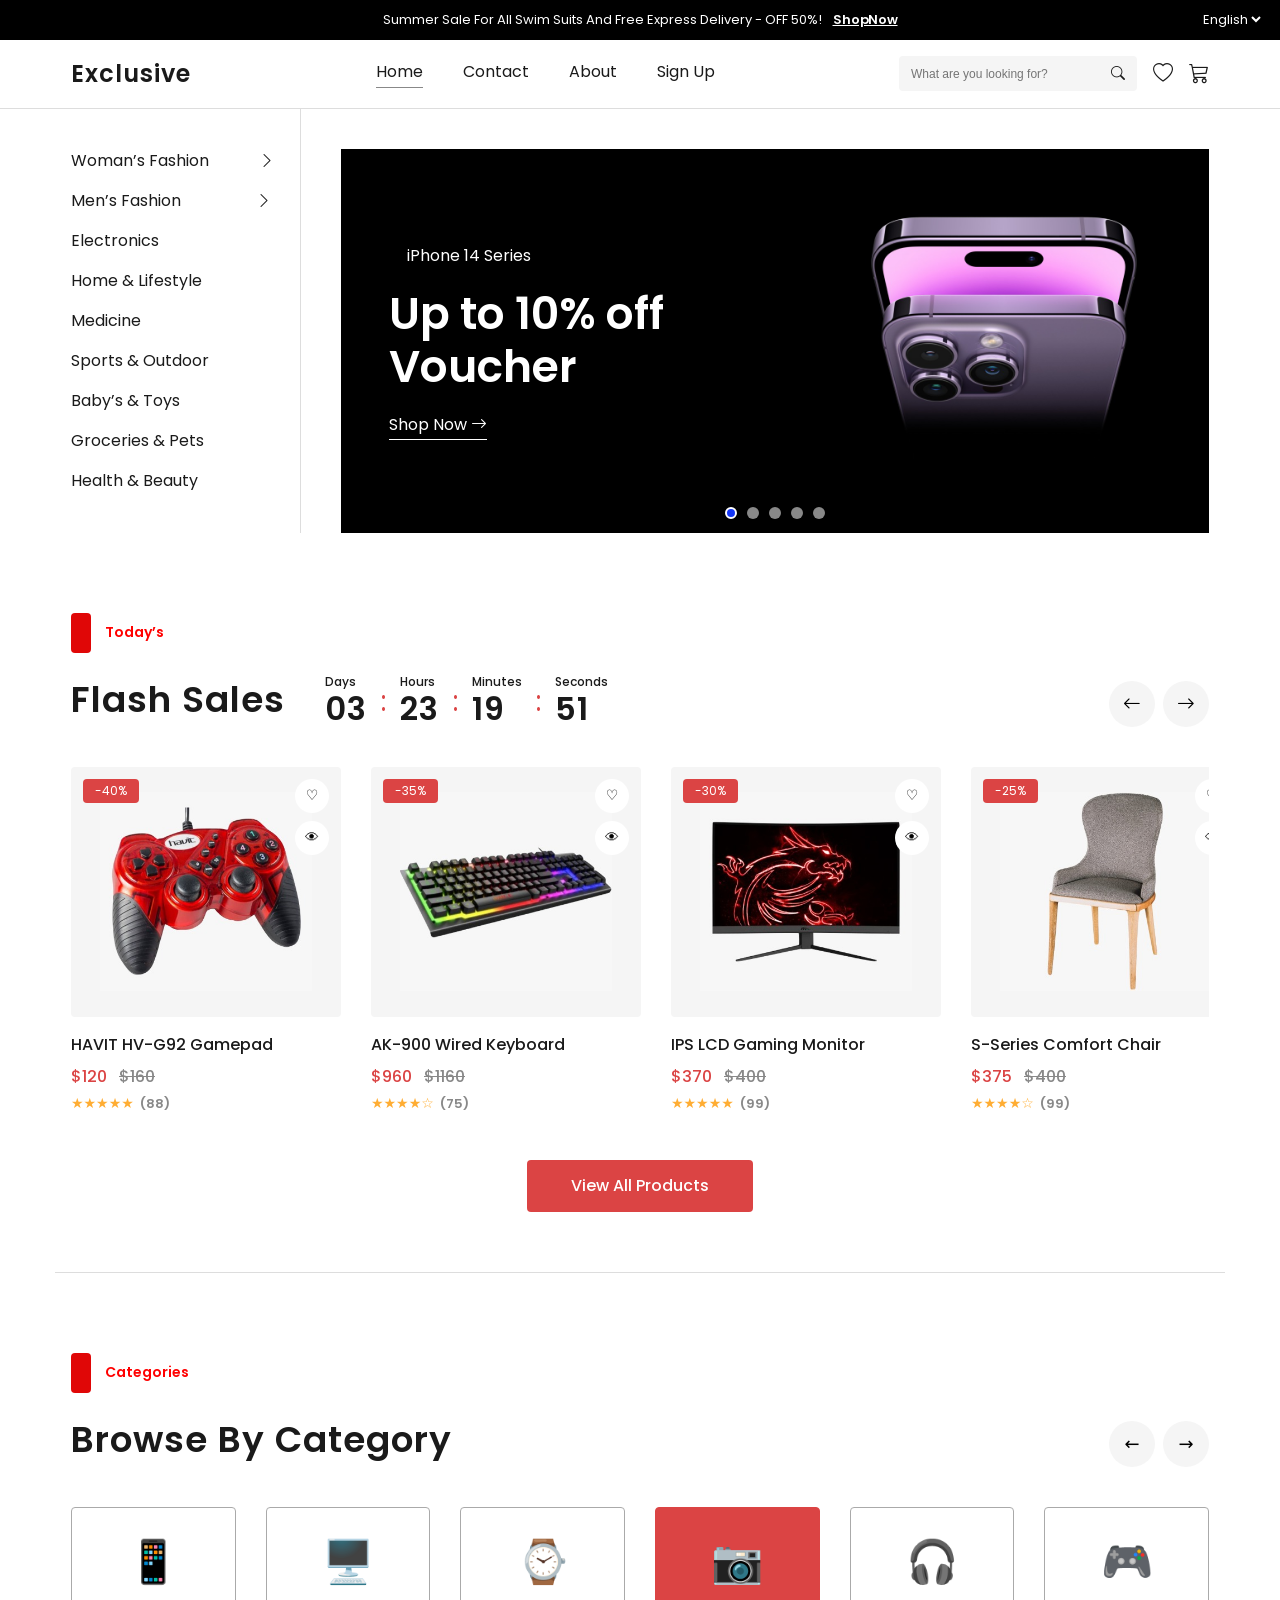
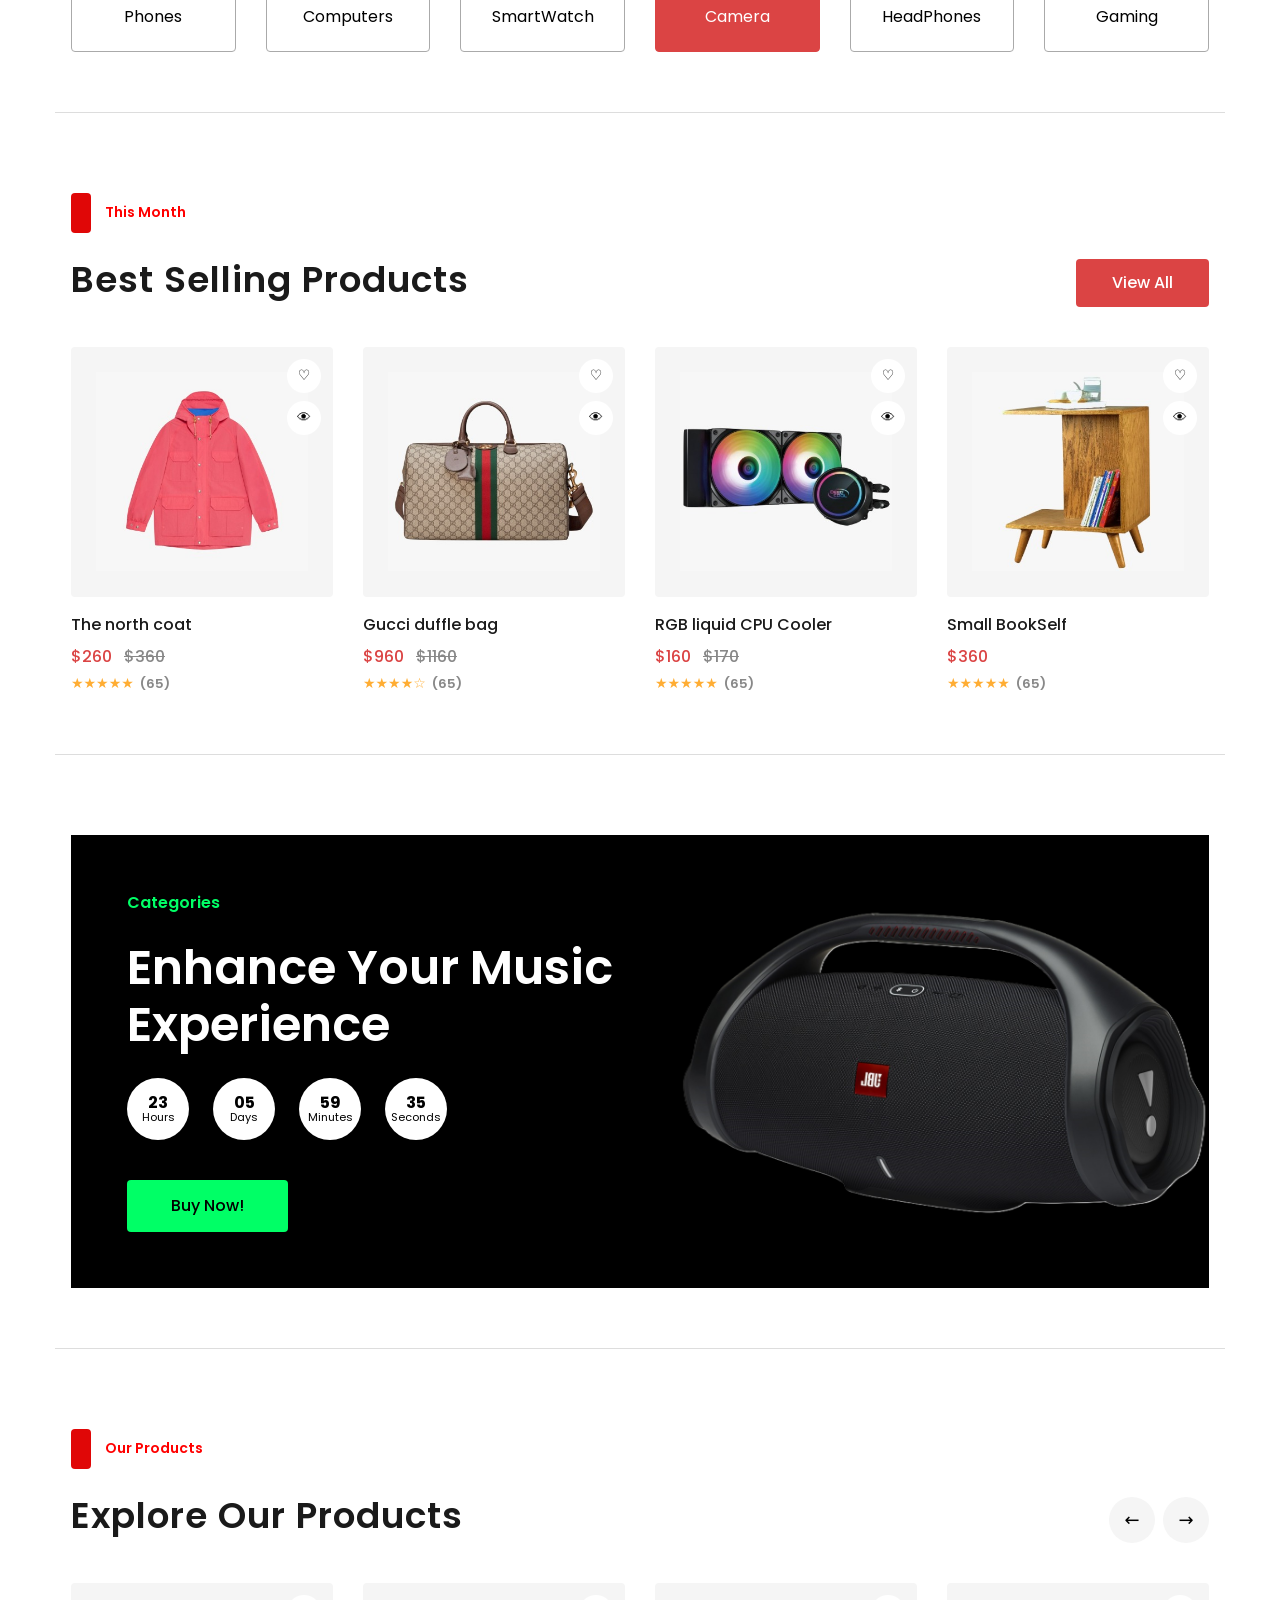
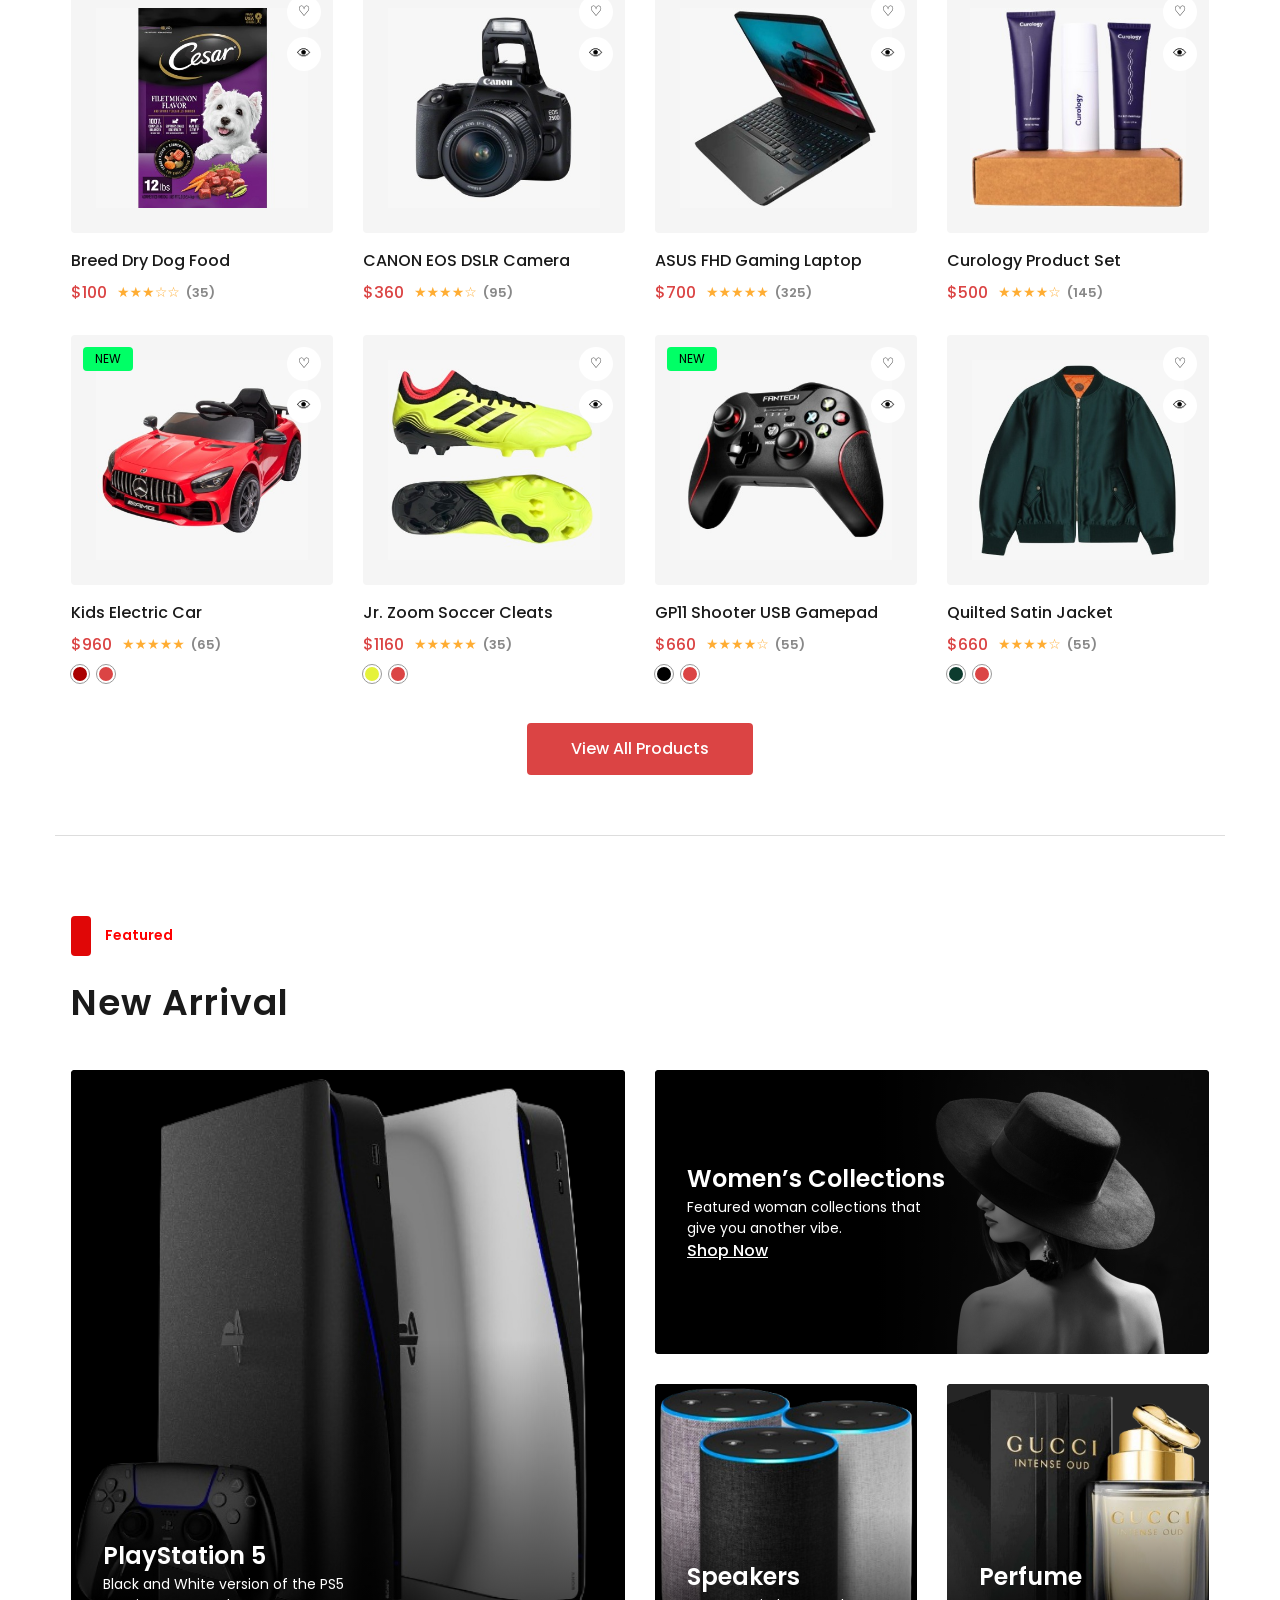
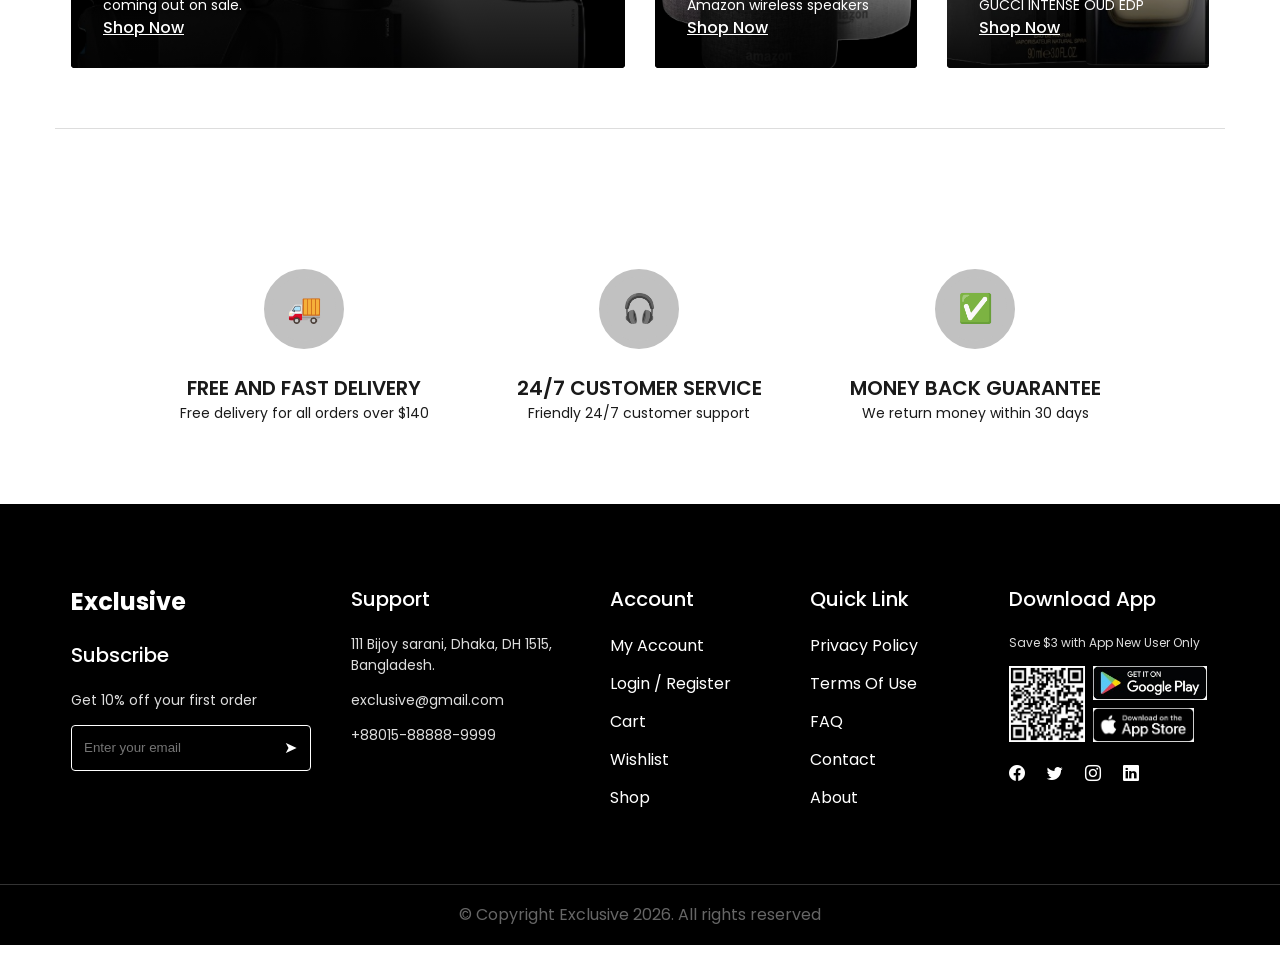
==== commit 148cfd9e: "Connect site navigation to storefront pages Co-authored-by: Copilot <223556219+Copilot@users.noreply" ====
--- a/index.html
+++ b/index.html
@@ -20,12 +20,12 @@
   <!-- Header -->
   <header class="header">
     <div class="container header_inner">
-      <a href="#" class="logo">Exclusive</a>
+      <a href="index.html" class="logo">Exclusive</a>
       <button class="menu-btn" id="menuBtn" aria-label="Toggle menu" aria-expanded="false">☰</button>
       <nav class="nav" id="nav">
-        <a href="#" class="active">Home</a>
+        <a href="index.html" class="active">Home</a>
         <a href="figma404.html">Contact</a>
-        <a href="figma404.html">About</a>
+        <a href="storefront/about.html">About</a>
         <a href="figmasign.html">Sign Up</a>
       </nav>
       <div class="header-tools">
@@ -33,8 +33,8 @@
           <input type="text" placeholder="What are you looking for?" aria-label="Search">
           <i class="bi bi-search search_button"></i>
         </form>
-        <a href="#" aria-label="Wishlist"><i class="bi bi-heart bit"></i></a>
-        <a href="#" aria-label="Cart"><i class="bi bi-cart3"></i></a>
+        <a href="storefront/wishlist.html" aria-label="Wishlist"><i class="bi bi-heart bit"></i></a>
+        <a href="figmacart.html" aria-label="Cart"><i class="bi bi-cart3"></i></a>
       </div>
     </div>
   </header>
@@ -171,8 +171,8 @@
         <h4>Subscribe</h4><p class="muted">Get 10% off your first order</p>
         <form onsubmit="return false" class="sub"><input type="email" placeholder="Enter your email" aria-label="Email"><button aria-label="Subscribe">➤</button></form></div>
       <div><h4>Support</h4><p class="muted">111 Bijoy sarani, Dhaka, DH 1515, Bangladesh.</p><p class="muted">exclusive@gmail.com</p><p class="muted">+88015-88888-9999</p></div>
-      <div><h4>Account</h4><a href="#">My Account</a><a href="#">Login / Register</a><a href="#">Cart</a><a href="#">Wishlist</a><a href="#">Shop</a></div>
-      <div><h4>Quick Link</h4><a href="#">Privacy Policy</a><a href="#">Terms Of Use</a><a href="#">FAQ</a><a href="#">Contact</a></div>
+      <div><h4>Account</h4><a href="figmasign.html">My Account</a><a href="figmasign.html">Login / Register</a><a href="figmacart.html">Cart</a><a href="storefront/wishlist.html">Wishlist</a><a href="index.html">Shop</a></div>
+      <div><h4>Quick Link</h4><a href="#">Privacy Policy</a><a href="#">Terms Of Use</a><a href="#">FAQ</a><a href="figma404.html">Contact</a><a href="storefront/about.html">About</a></div>
       <div>
         <h4>Download App</h4><p class="muted tiny">Save $3 with App New User Only</p>
         <div class="apps">
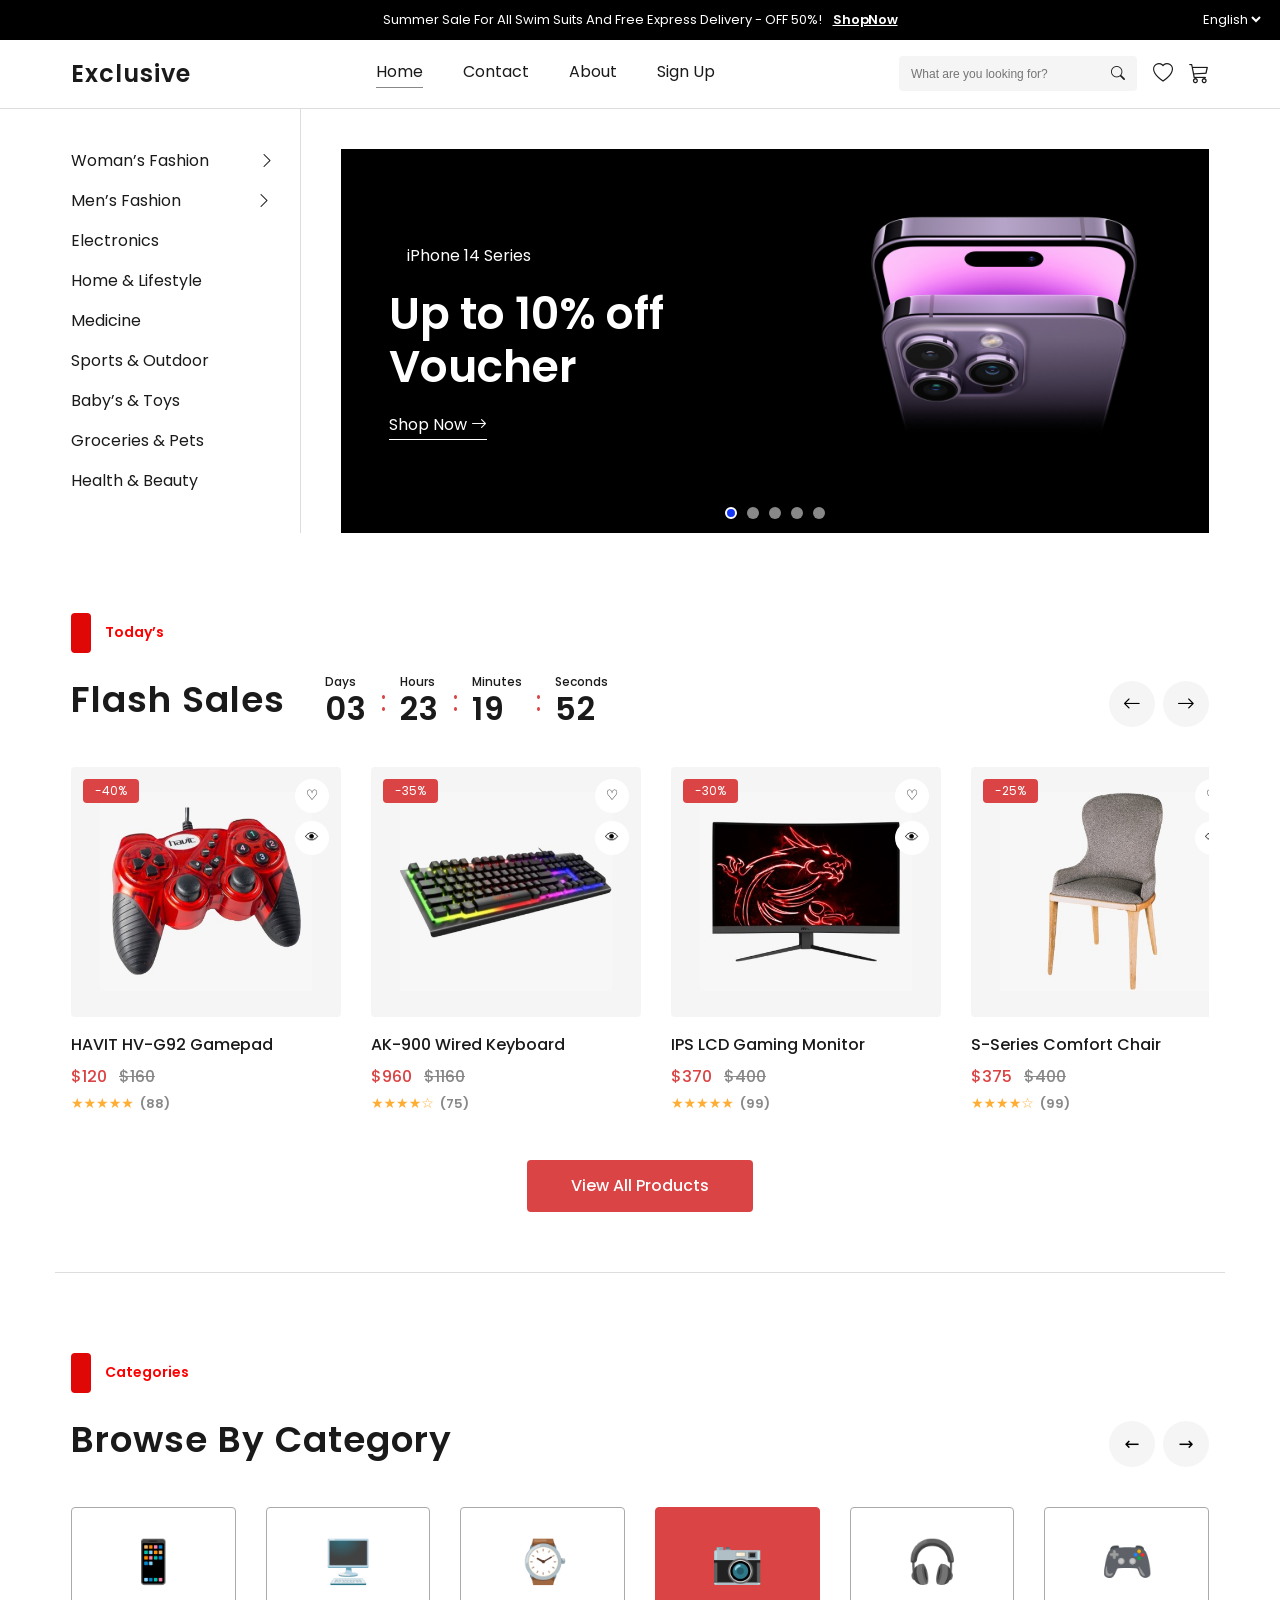
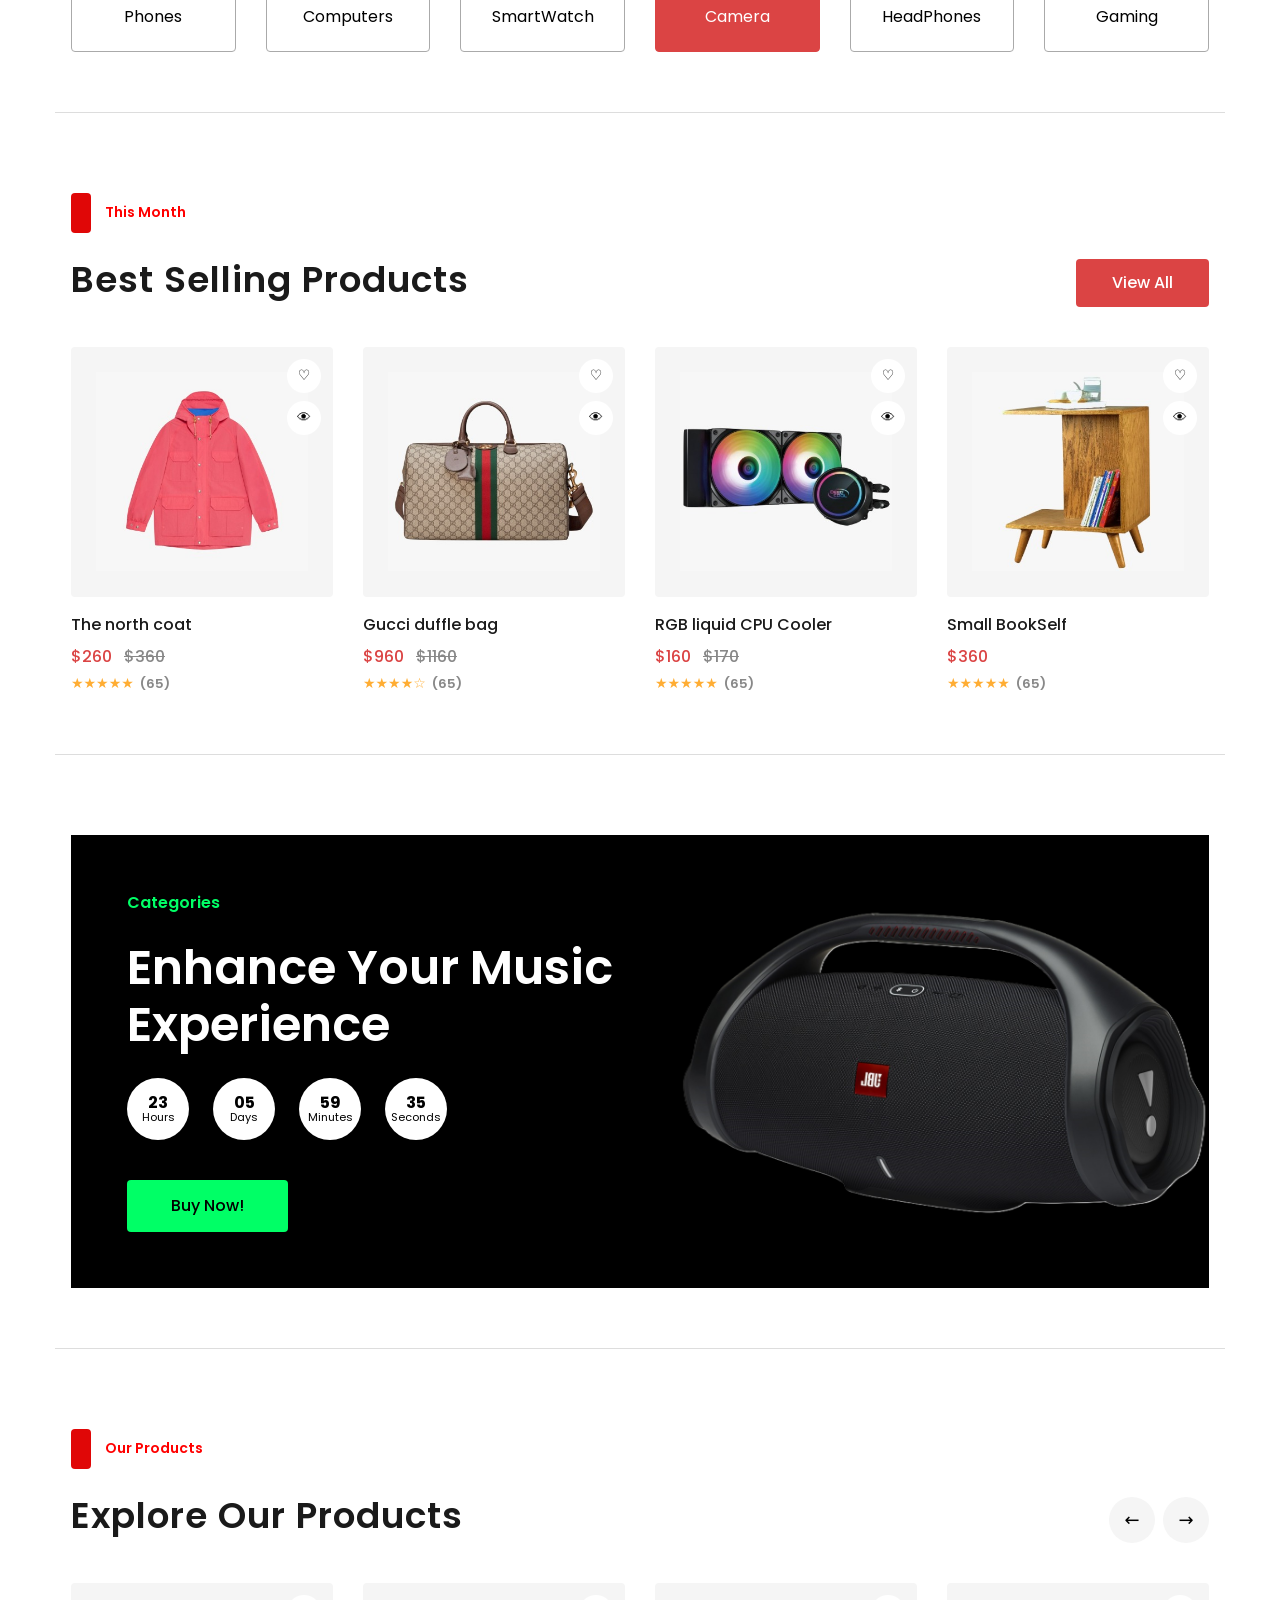
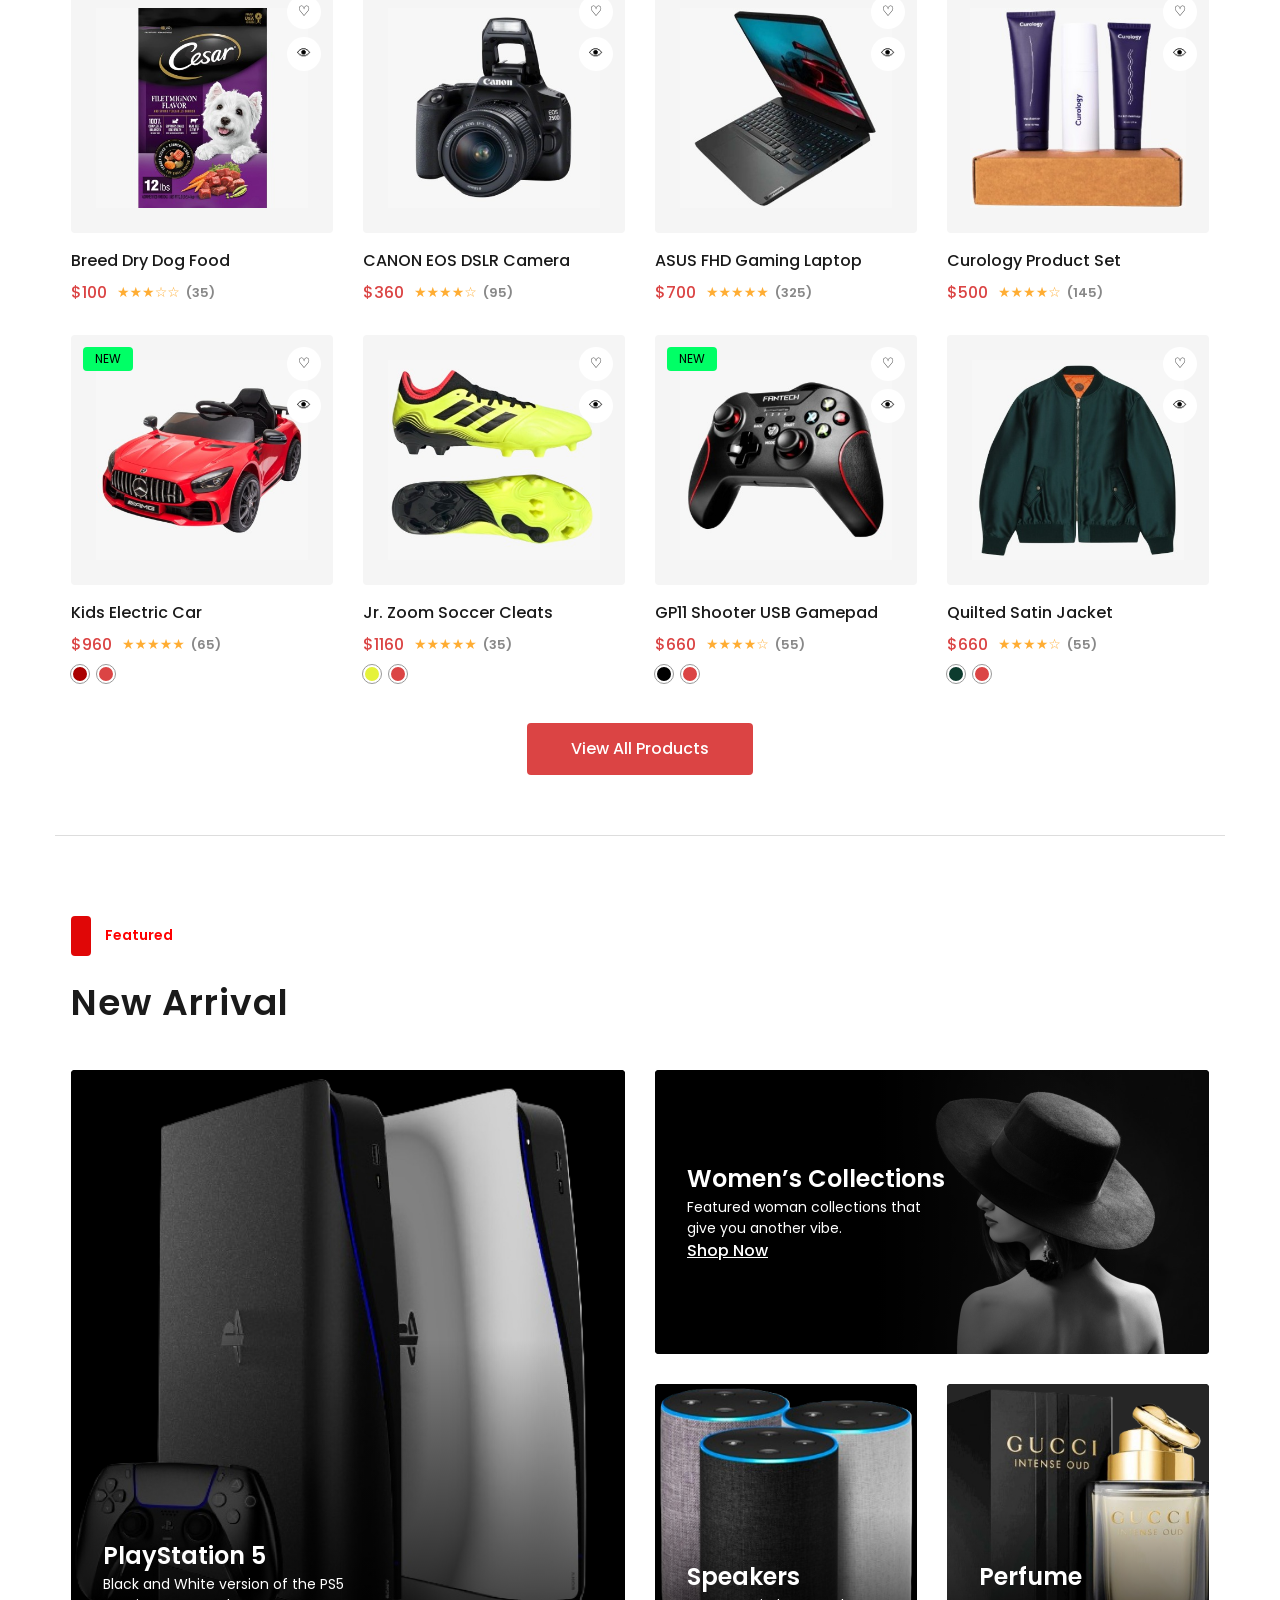
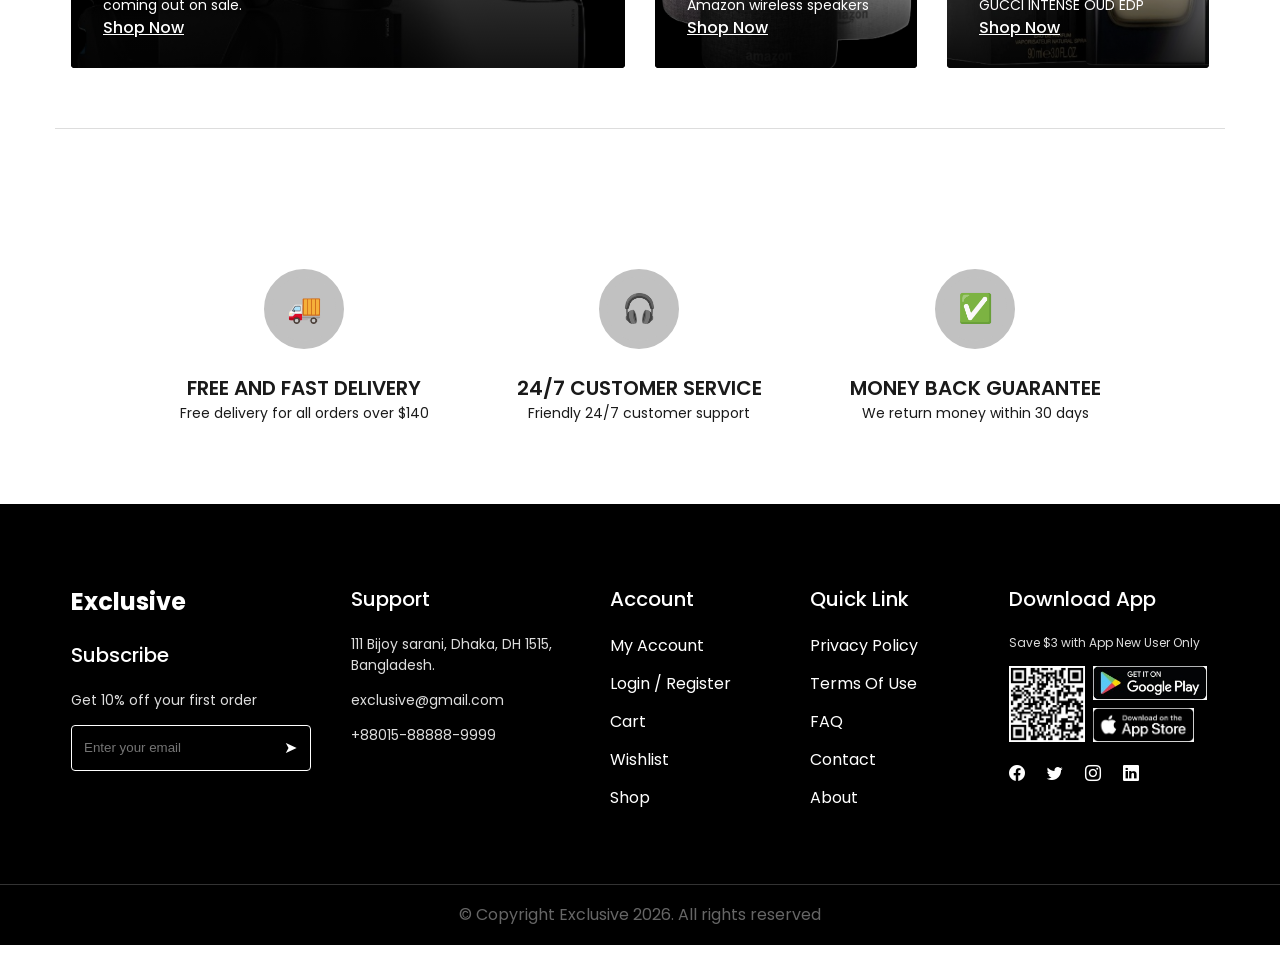
==== commit e94bc849: "Add responsive storefront login and signup pages Co-authored-by: Copilot <223556219+Copilot@users.no" ====
--- a/index.html
+++ b/index.html
@@ -26,7 +26,7 @@
         <a href="index.html" class="active">Home</a>
         <a href="figma404.html">Contact</a>
         <a href="storefront/about.html">About</a>
-        <a href="figmasign.html">Sign Up</a>
+        <a href="storefront/signup.html">Sign Up</a>
       </nav>
       <div class="header-tools">
         <form class="search" onsubmit="return false">
@@ -171,7 +171,7 @@
         <h4>Subscribe</h4><p class="muted">Get 10% off your first order</p>
         <form onsubmit="return false" class="sub"><input type="email" placeholder="Enter your email" aria-label="Email"><button aria-label="Subscribe">➤</button></form></div>
       <div><h4>Support</h4><p class="muted">111 Bijoy sarani, Dhaka, DH 1515, Bangladesh.</p><p class="muted">exclusive@gmail.com</p><p class="muted">+88015-88888-9999</p></div>
-      <div><h4>Account</h4><a href="figmasign.html">My Account</a><a href="figmasign.html">Login / Register</a><a href="figmacart.html">Cart</a><a href="storefront/wishlist.html">Wishlist</a><a href="index.html">Shop</a></div>
+      <div><h4>Account</h4><a href="storefront/login.html">My Account</a><a href="storefront/signup.html">Login / Register</a><a href="figmacart.html">Cart</a><a href="storefront/wishlist.html">Wishlist</a><a href="index.html">Shop</a></div>
       <div><h4>Quick Link</h4><a href="#">Privacy Policy</a><a href="#">Terms Of Use</a><a href="#">FAQ</a><a href="figma404.html">Contact</a><a href="storefront/about.html">About</a></div>
       <div>
         <h4>Download App</h4><p class="muted tiny">Save $3 with App New User Only</p>
